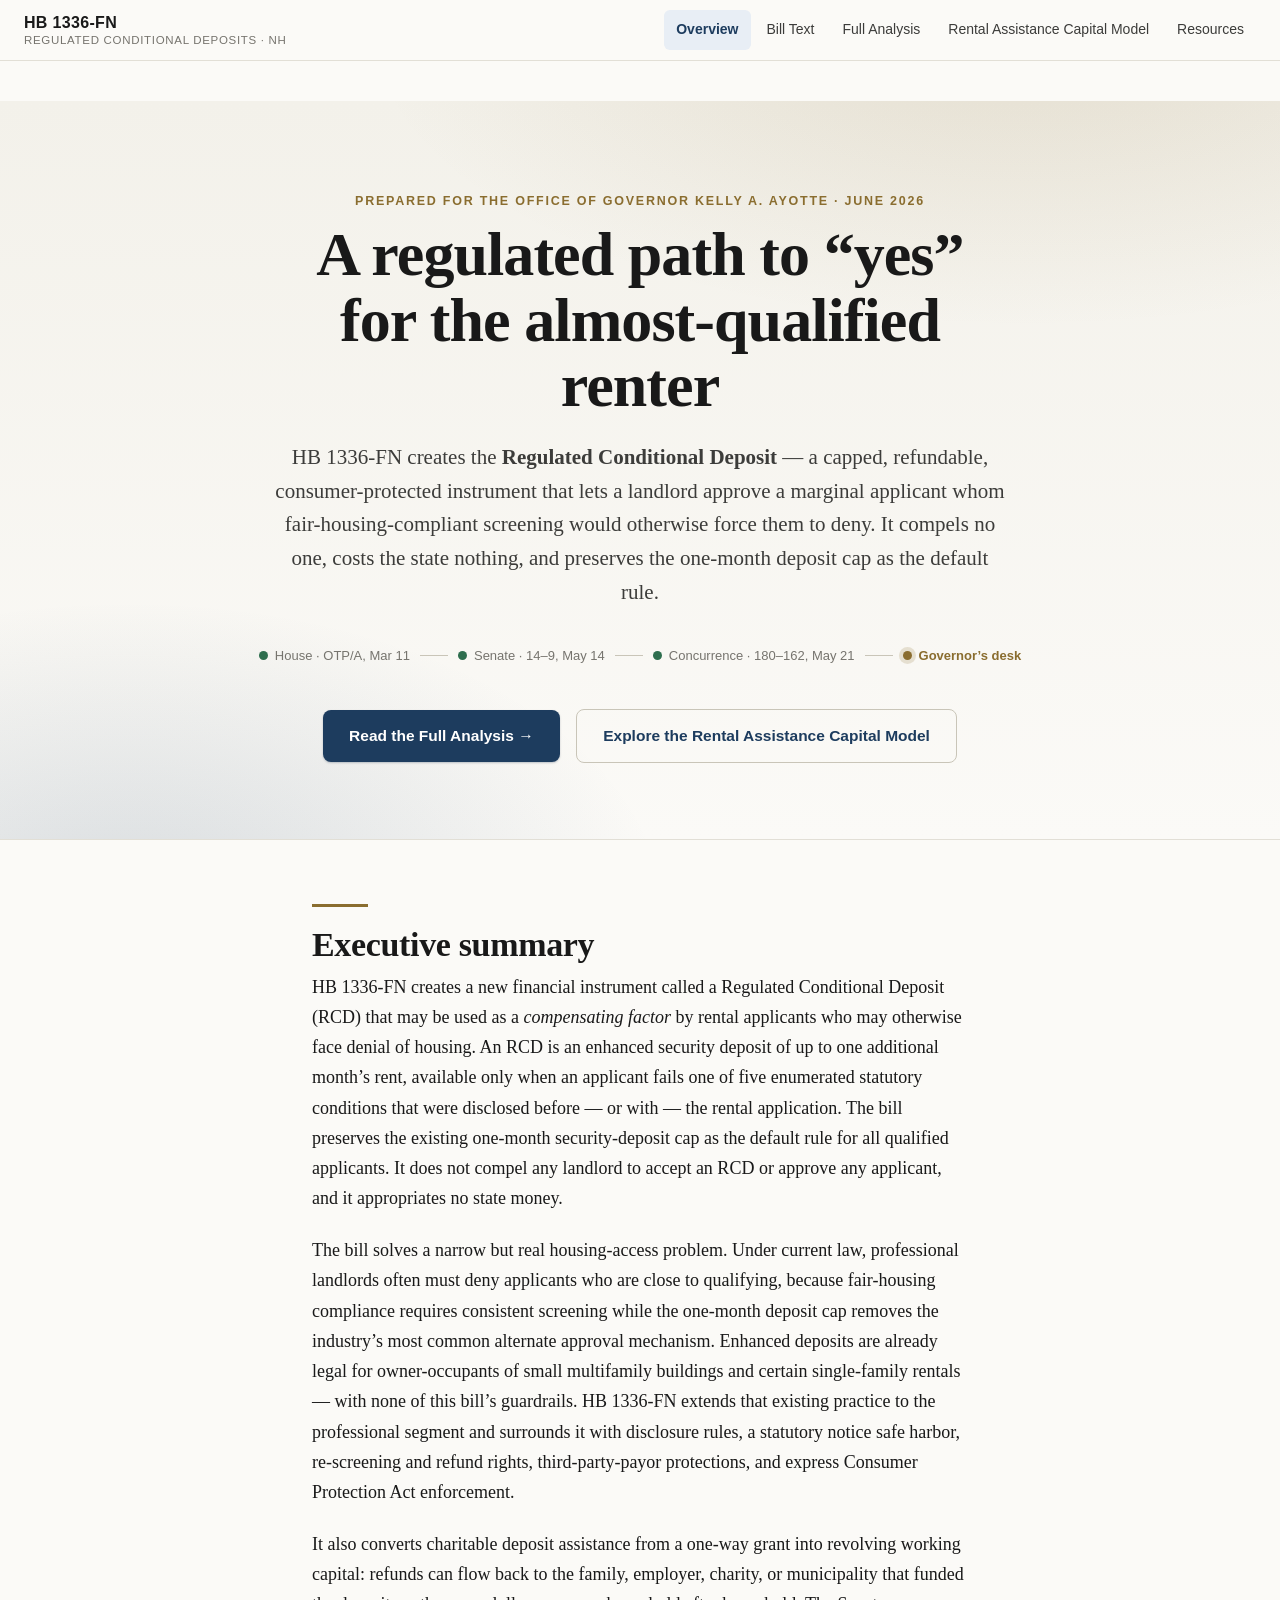
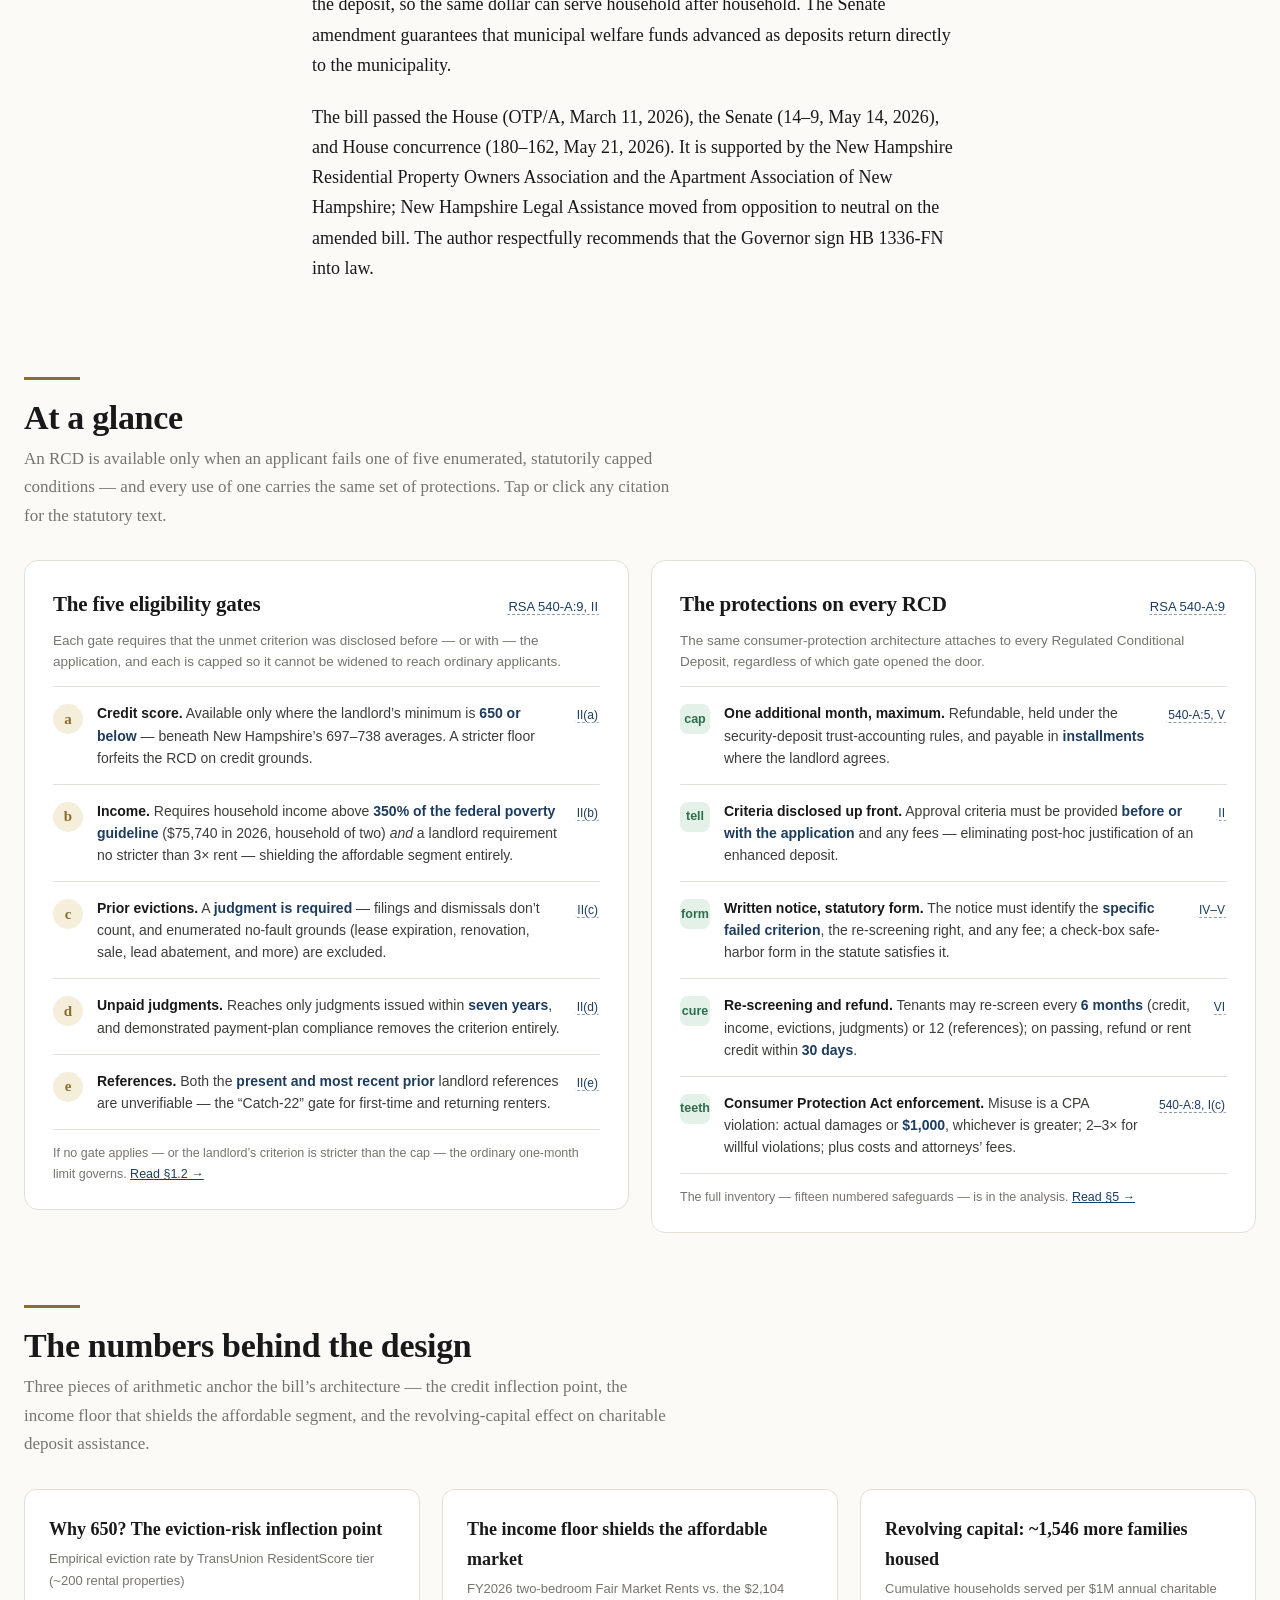
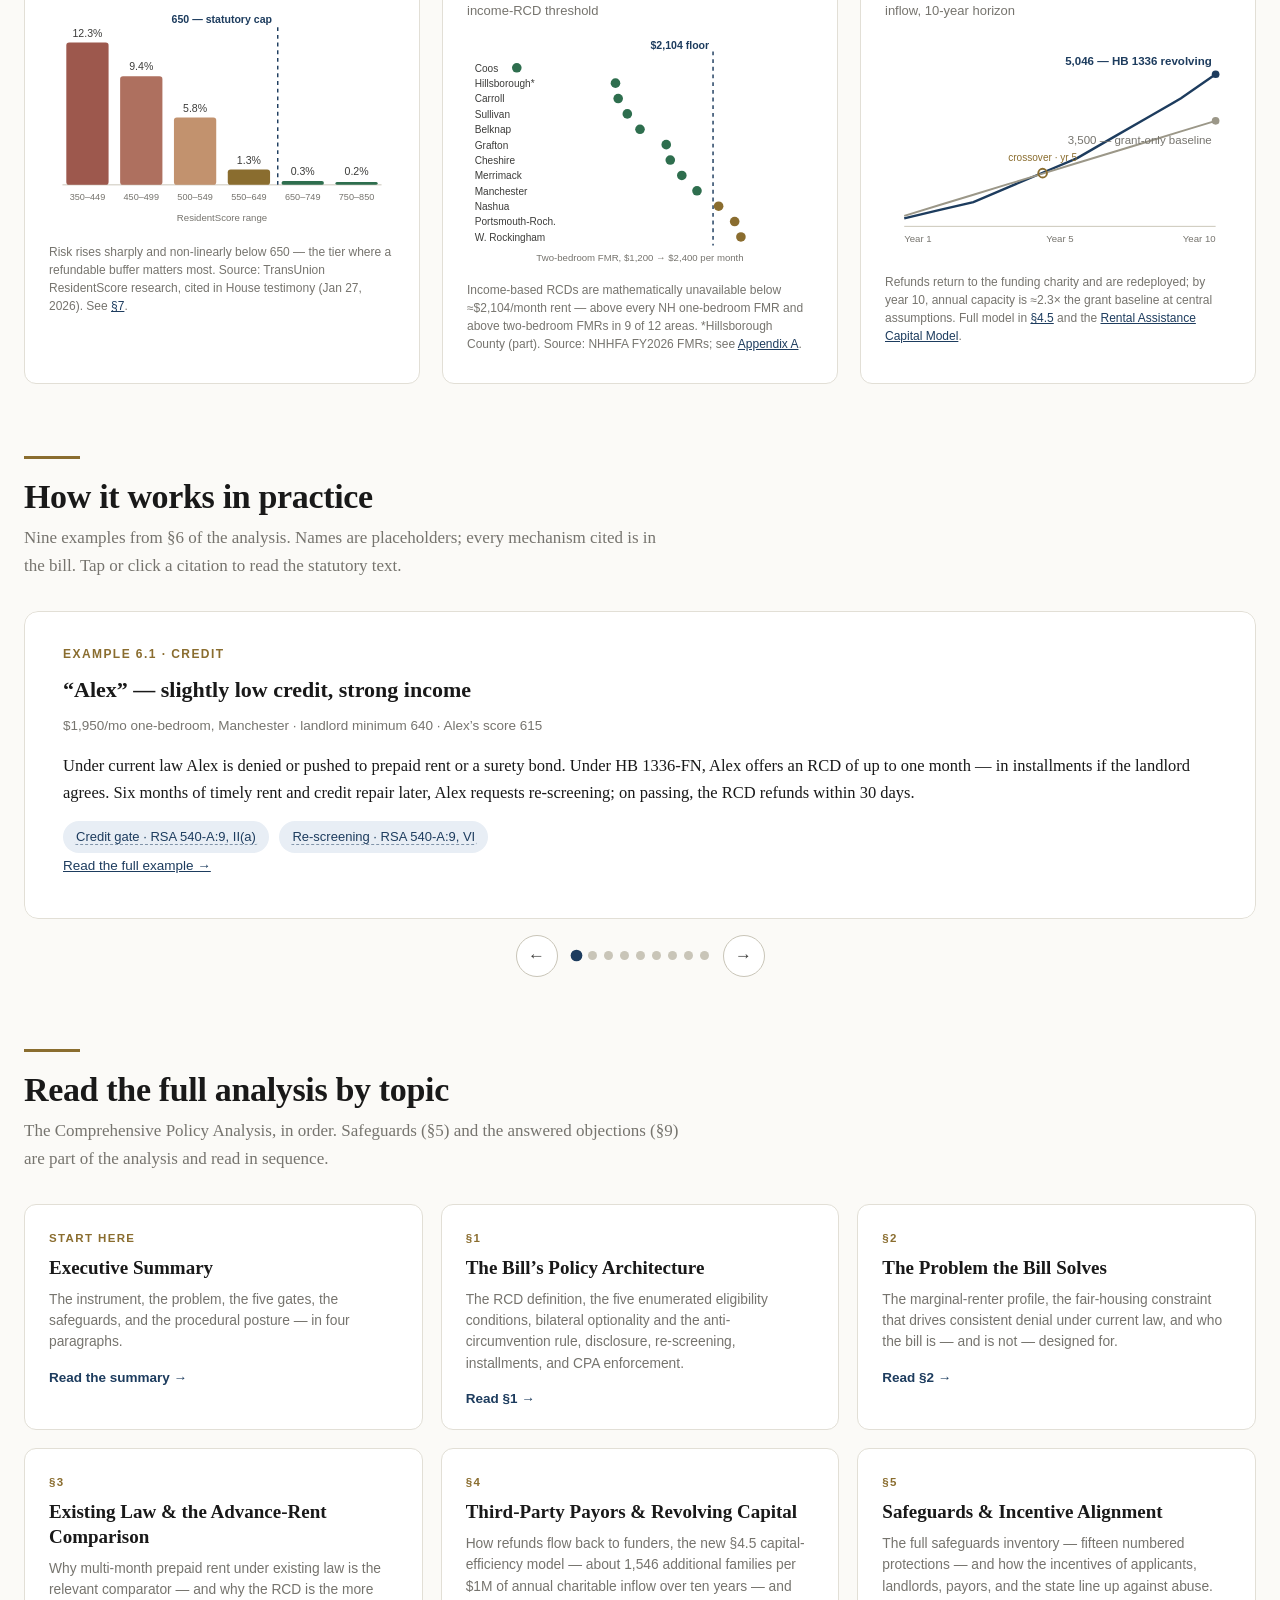
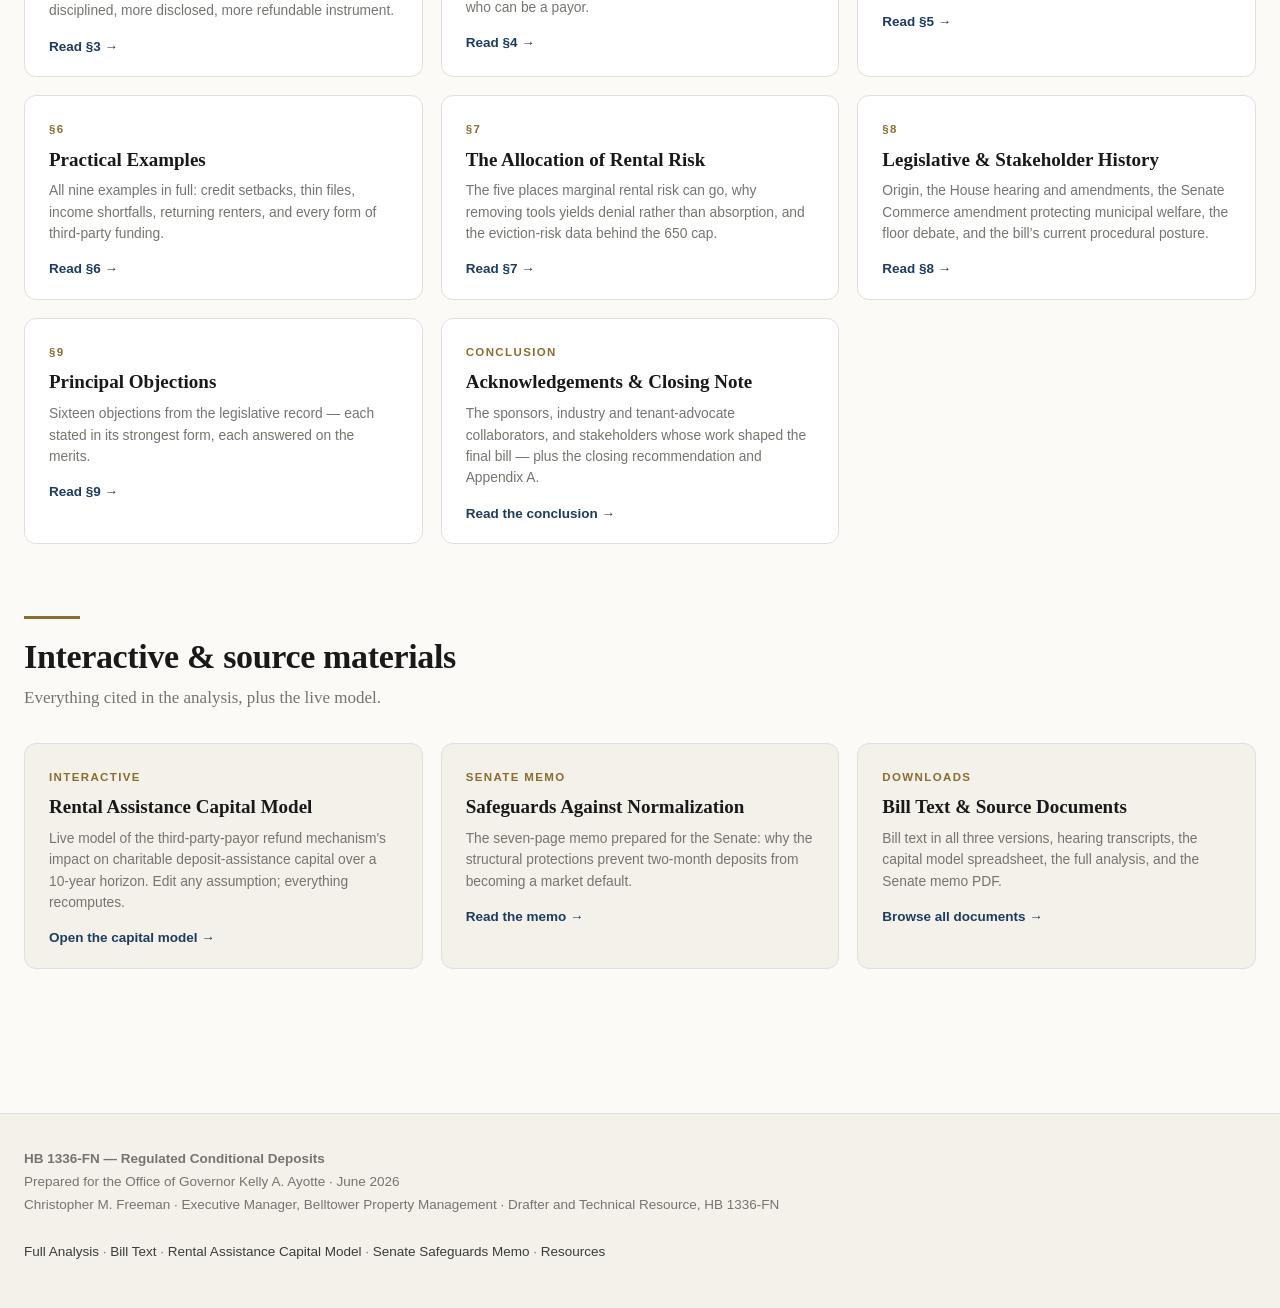
==== index.html @ e193fce0 "Baseline: HB 1336 Governor package and site, repaired and disk-verified - Comprehensive Policy Analy" ====
<!DOCTYPE html>
<html lang="en">
<head>
<meta charset="UTF-8">
<meta name="viewport" content="width=device-width, initial-scale=1.0">
<title>HB 1336-FN — Regulated Conditional Deposits</title>
<meta name="description" content="Comprehensive policy analysis of New Hampshire HB 1336-FN — Regulated Conditional Deposits — prepared for the Office of the Governor.">
<link rel="stylesheet" href="css/styles.css">
</head>
<body>

<header class="site-header">
  <div class="site-header-inner">
    <a class="site-title" href="index.html">
      HB 1336-FN
      <span class="sub">Regulated Conditional Deposits · NH</span>
    </a>
    <nav class="site-nav">
      <a href="index.html">Overview</a>
      <a href="billtext.html">Bill Text</a>
      <a href="analysis.html">Full Analysis</a>
      <a href="calculator.html">Rental Assistance Capital Model</a>
      <a href="downloads.html">Resources</a>
    </nav>
  </div>
</header>

<main class="page">

<!-- ================= HERO ================= -->
<section class="hero">
  <p class="kicker reveal in">Prepared for the Office of Governor Kelly A. Ayotte · June 2026</p>
  <h1 class="reveal in reveal-d1">A regulated path to “yes” for the almost-qualified renter</h1>
  <p class="deck reveal in reveal-d2">
    HB 1336-FN creates the <strong>Regulated Conditional Deposit</strong> — a capped, refundable,
    consumer-protected instrument that lets a landlord approve a marginal applicant
    whom fair-housing-compliant screening would otherwise force them to deny.
    It compels no one, costs the state nothing, and preserves the one-month deposit cap as the default rule.
  </p>
  <div class="hero-status reveal in reveal-d3" aria-label="Bill status">
    <span class="step"><span class="dot"></span>House · OTP/A, Mar 11</span><span class="sep"></span>
    <span class="step"><span class="dot"></span>Senate · 14–9, May 14</span><span class="sep"></span>
    <span class="step"><span class="dot"></span>Concurrence · 180–162, May 21</span><span class="sep"></span>
    <span class="step pending"><span class="dot"></span>Governor’s desk</span>
  </div>
  <div class="reveal in reveal-d4">
    <a class="cta" href="analysis.html">Read the Full Analysis →</a>
    <a class="cta secondary" href="calculator.html">Explore the Rental Assistance Capital Model</a>
  </div>
</section>

<!-- ================= EXECUTIVE SUMMARY ================= -->
<section class="overview-section">
  <div class="exec-summary">
    <hr class="rule reveal">
    <h2 class="section-title reveal">Executive summary</h2>
    <p class="reveal">
      HB 1336-FN creates a new financial instrument called a Regulated Conditional Deposit (RCD) that may be
      used as a <em>compensating factor</em> by rental applicants who may otherwise face denial of housing.
      An RCD is an enhanced security deposit of up to one additional month’s rent, available only when an
      applicant fails one of five enumerated statutory conditions that were disclosed before — or with — the
      rental application. The bill preserves the existing one-month security-deposit cap as the default rule
      for all qualified applicants. It does not compel any landlord to accept an RCD or approve any applicant,
      and it appropriates no state money.
    </p>
    <p class="reveal">
      The bill solves a narrow but real housing-access problem. Under current law, professional landlords
      often must deny applicants who are close to qualifying, because fair-housing compliance requires
      consistent screening while the one-month deposit cap removes the industry’s most common alternate
      approval mechanism. Enhanced deposits are already legal for owner-occupants of small multifamily
      buildings and certain single-family rentals — with none of this bill’s guardrails. HB 1336-FN extends
      that existing practice to the professional segment and surrounds it with disclosure rules, a statutory
      notice safe harbor, re-screening and refund rights, third-party-payor protections, and express
      Consumer Protection Act enforcement.
    </p>
    <p class="reveal">
      It also converts charitable deposit assistance from a one-way grant into revolving working capital:
      refunds can flow back to the family, employer, charity, or municipality that funded the deposit, so the
      same dollar can serve household after household. The Senate amendment guarantees that municipal welfare
      funds advanced as deposits return directly to the municipality.
    </p>
    <p class="reveal">
      The bill passed the House (OTP/A, March 11, 2026), the Senate (14–9, May 14, 2026), and House concurrence
      (180–162, May 21, 2026). It is supported by the New Hampshire Residential Property Owners Association and
      the Apartment Association of New Hampshire; New Hampshire Legal Assistance moved from opposition to
      neutral on the amended bill. The author respectfully recommends that the Governor sign HB 1336-FN into law.
    </p>
  </div>
</section>

<!-- ================= AT A GLANCE ================= -->
<section class="overview-section">
  <hr class="rule reveal">
  <h2 class="section-title reveal">At a glance</h2>
  <p class="section-lede reveal">An RCD is available only when an applicant fails one of five enumerated, statutorily capped conditions — and every use of one carries the same set of protections. Tap or click any citation for the statutory text.</p>

  <div class="glance-grid">

    <div class="glance-panel reveal">
      <div class="glance-head">
        <h3>The five eligibility gates</h3>
        <span class="glance-cite"><a class="cite" data-statute="540-A:9" data-para="II" href="#">RSA 540-A:9, II</a></span>
      </div>
      <p class="glance-intro">Each gate requires that the unmet criterion was disclosed before — or with — the application, and each is capped so it cannot be widened to reach ordinary applicants.</p>
      <ul class="glance-rows">
        <li>
          <span class="g-badge">a</span>
          <div class="g-text"><strong>Credit score.</strong> Available only where the landlord’s minimum is <span class="g-key">650 or below</span> — beneath New Hampshire’s 697–738 averages. A stricter floor forfeits the RCD on credit grounds.</div>
          <span class="g-ref"><a class="cite" data-statute="540-A:9" data-para="II(a)" href="#">II(a)</a></span>
        </li>
        <li>
          <span class="g-badge">b</span>
          <div class="g-text"><strong>Income.</strong> Requires household income above <span class="g-key">350% of the federal poverty guideline</span> ($75,740 in 2026, household of two) <em>and</em> a landlord requirement no stricter than 3× rent — shielding the affordable segment entirely.</div>
          <span class="g-ref"><a class="cite" data-statute="540-A:9" data-para="II(b)" href="#">II(b)</a></span>
        </li>
        <li>
          <span class="g-badge">c</span>
          <div class="g-text"><strong>Prior evictions.</strong> A <span class="g-key">judgment is required</span> — filings and dismissals don’t count, and enumerated no-fault grounds (lease expiration, renovation, sale, lead abatement, and more) are excluded.</div>
          <span class="g-ref"><a class="cite" data-statute="540-A:9" data-para="II(c)" href="#">II(c)</a></span>
        </li>
        <li>
          <span class="g-badge">d</span>
          <div class="g-text"><strong>Unpaid judgments.</strong> Reaches only judgments issued within <span class="g-key">seven years</span>, and demonstrated payment-plan compliance removes the criterion entirely.</div>
          <span class="g-ref"><a class="cite" data-statute="540-A:9" data-para="II(d)" href="#">II(d)</a></span>
        </li>
        <li>
          <span class="g-badge">e</span>
          <div class="g-text"><strong>References.</strong> Both the <span class="g-key">present and most recent prior</span> landlord references are unverifiable — the “Catch-22” gate for first-time and returning renters.</div>
          <span class="g-ref"><a class="cite" data-statute="540-A:9" data-para="II(e)" href="#">II(e)</a></span>
        </li>
      </ul>
      <div class="glance-foot">If no gate applies — or the landlord’s criterion is stricter than the cap — the ordinary one-month limit governs. <a href="analysis.html#sec-1-2">Read §1.2 →</a></div>
    </div>

    <div class="glance-panel protections reveal reveal-d1">
      <div class="glance-head">
        <h3>The protections on every RCD</h3>
        <span class="glance-cite"><a class="cite" data-statute="540-A:9" data-para="" href="#">RSA 540-A:9</a></span>
      </div>
      <p class="glance-intro">The same consumer-protection architecture attaches to every Regulated Conditional Deposit, regardless of which gate opened the door.</p>
      <ul class="glance-rows">
        <li>
          <span class="g-badge">cap</span>
          <div class="g-text"><strong>One additional month, maximum.</strong> Refundable, held under the security-deposit trust-accounting rules, and payable in <span class="g-key">installments</span> where the landlord agrees.</div>
          <span class="g-ref"><a class="cite" data-statute="540-A:5" data-para="V" href="#">540-A:5, V</a></span>
        </li>
        <li>
          <span class="g-badge">tell</span>
          <div class="g-text"><strong>Criteria disclosed up front.</strong> Approval criteria must be provided <span class="g-key">before or with the application</span> and any fees — eliminating post-hoc justification of an enhanced deposit.</div>
          <span class="g-ref"><a class="cite" data-statute="540-A:9" data-para="II" href="#">II</a></span>
        </li>
        <li>
          <span class="g-badge">form</span>
          <div class="g-text"><strong>Written notice, statutory form.</strong> The notice must identify the <span class="g-key">specific failed criterion</span>, the re-screening right, and any fee; a check-box safe-harbor form in the statute satisfies it.</div>
          <span class="g-ref"><a class="cite" data-statute="540-A:9" data-para="IV" href="#">IV–V</a></span>
        </li>
        <li>
          <span class="g-badge">cure</span>
          <div class="g-text"><strong>Re-screening and refund.</strong> Tenants may re-screen every <span class="g-key">6 months</span> (credit, income, evictions, judgments) or 12 (references); on passing, refund or rent credit within <span class="g-key">30 days</span>.</div>
          <span class="g-ref"><a class="cite" data-statute="540-A:9" data-para="VI" href="#">VI</a></span>
        </li>
        <li>
          <span class="g-badge">teeth</span>
          <div class="g-text"><strong>Consumer Protection Act enforcement.</strong> Misuse is a CPA violation: actual damages or <span class="g-key">$1,000</span>, whichever is greater; 2–3× for willful violations; plus costs and attorneys’ fees.</div>
          <span class="g-ref"><a class="cite" data-statute="540-A:8" data-para="I(c)" href="#">540-A:8, I(c)</a></span>
        </li>
      </ul>
      <div class="glance-foot">The full inventory — fifteen numbered safeguards — is in the analysis. <a href="analysis.html#sec-5">Read §5 →</a></div>
    </div>

  </div>
</section>

<!-- ================= INFOGRAPHICS ================= -->
<section class="overview-section">
  <hr class="rule reveal">
  <h2 class="section-title reveal">The numbers behind the design</h2>
  <p class="section-lede reveal">Three pieces of arithmetic anchor the bill’s architecture — the credit inflection point, the income floor that shields the affordable segment, and the revolving-capital effect on charitable deposit assistance.</p>

  <div class="infographics">

    <!-- Chart 1: eviction risk by credit tier -->
    <div class="figure-card reveal">
      <h3>Why 650? The eviction-risk inflection point</h3>
      <p class="fig-sub">Empirical eviction rate by TransUnion ResidentScore tier (~200 rental properties)</p>
      <svg class="bar-anim" viewBox="0 0 360 232" role="img" aria-label="Bar chart of eviction rate by credit score tier, showing a sharp drop at 650">
        <line x1="14" y1="184" x2="346" y2="184" stroke="#c9c5b8" stroke-width="1"/>
        <rect class="bar" x="18"  y="36"  width="44" height="148" rx="3" fill="#8c3b2e" opacity=".85"/>
        <rect class="bar" x="74"  y="71"  width="44" height="113" rx="3" fill="#a05844" opacity=".85"/>
        <rect class="bar" x="130" y="114" width="44" height="70"  rx="3" fill="#b87f55" opacity=".85"/>
        <rect class="bar" x="186" y="168" width="44" height="16"  rx="3" fill="#8a6d2f"/>
        <rect class="bar" x="242" y="180" width="44" height="4"   rx="2" fill="#2e6e4e"/>
        <rect class="bar" x="298" y="181" width="44" height="3"   rx="2" fill="#2e6e4e"/>
        <line x1="238" y1="20" x2="238" y2="184" stroke="#1d3c5e" stroke-width="1.5" stroke-dasharray="4 4"/>
        <text x="232" y="16" font-size="11" font-weight="700" fill="#1d3c5e" text-anchor="end" font-family="sans-serif">650 — statutory cap</text>
        <text x="40"  y="30"  font-size="11" text-anchor="middle" fill="#3c3c3a" font-family="sans-serif">12.3%</text>
        <text x="96"  y="65"  font-size="11" text-anchor="middle" fill="#3c3c3a" font-family="sans-serif">9.4%</text>
        <text x="152" y="108" font-size="11" text-anchor="middle" fill="#3c3c3a" font-family="sans-serif">5.8%</text>
        <text x="208" y="162" font-size="11" text-anchor="middle" fill="#3c3c3a" font-family="sans-serif">1.3%</text>
        <text x="264" y="174" font-size="11" text-anchor="middle" fill="#3c3c3a" font-family="sans-serif">0.3%</text>
        <text x="320" y="174" font-size="11" text-anchor="middle" fill="#3c3c3a" font-family="sans-serif">0.2%</text>
        <text x="40"  y="200" font-size="9.5" text-anchor="middle" fill="#76746e" font-family="sans-serif">350–449</text>
        <text x="96"  y="200" font-size="9.5" text-anchor="middle" fill="#76746e" font-family="sans-serif">450–499</text>
        <text x="152" y="200" font-size="9.5" text-anchor="middle" fill="#76746e" font-family="sans-serif">500–549</text>
        <text x="208" y="200" font-size="9.5" text-anchor="middle" fill="#76746e" font-family="sans-serif">550–649</text>
        <text x="264" y="200" font-size="9.5" text-anchor="middle" fill="#76746e" font-family="sans-serif">650–749</text>
        <text x="320" y="200" font-size="9.5" text-anchor="middle" fill="#76746e" font-family="sans-serif">750–850</text>
        <text x="180" y="222" font-size="10" text-anchor="middle" fill="#76746e" font-family="sans-serif">ResidentScore range</text>
      </svg>
      <p class="fig-note">Risk rises sharply and non-linearly below 650 — the tier where a refundable buffer matters most. Source: TransUnion ResidentScore research, cited in House testimony (Jan 27, 2026). See <a href="analysis.html#sec-7">§7</a>.</p>
    </div>

    <!-- Chart 2: income floor dot plot -->
    <div class="figure-card reveal reveal-d1">
      <h3>The income floor shields the affordable market</h3>
      <p class="fig-sub">FY2026 two-bedroom Fair Market Rents vs. the $2,104 income-RCD threshold</p>
      <svg viewBox="0 0 360 240" role="img" aria-label="Dot plot of New Hampshire two-bedroom fair market rents against the $2,104 threshold; nine of twelve areas fall below it">
        <line x1="256" y1="14" x2="256" y2="216" stroke="#1d3c5e" stroke-width="1.5" stroke-dasharray="4 4"/>
        <text x="252" y="11" font-size="11" font-weight="700" fill="#1d3c5e" text-anchor="end" font-family="sans-serif">$2,104 floor</text>
        <g font-size="10.5" fill="#3c3c3a" font-family="sans-serif">
          <text x="8" y="35"  >Coos</text>           <circle cx="51.8"  cy="31"  r="5" fill="#2e6e4e"/>
          <text x="8" y="51"  >Hillsborough*</text>  <circle cx="154.5" cy="47"  r="5" fill="#2e6e4e"/>
          <text x="8" y="67"  >Carroll</text>        <circle cx="157.3" cy="63"  r="5" fill="#2e6e4e"/>
          <text x="8" y="83"  >Sullivan</text>       <circle cx="166.8" cy="79"  r="5" fill="#2e6e4e"/>
          <text x="8" y="99"  >Belknap</text>        <circle cx="180"   cy="95"  r="5" fill="#2e6e4e"/>
          <text x="8" y="115" >Grafton</text>        <circle cx="207.3" cy="111" r="5" fill="#2e6e4e"/>
          <text x="8" y="131" >Cheshire</text>       <circle cx="211.5" cy="127" r="5" fill="#2e6e4e"/>
          <text x="8" y="147" >Merrimack</text>      <circle cx="223.5" cy="143" r="5" fill="#2e6e4e"/>
          <text x="8" y="163" >Manchester</text>     <circle cx="239.3" cy="159" r="5" fill="#2e6e4e"/>
          <text x="8" y="179" >Nashua</text>         <circle cx="261.8" cy="175" r="5" fill="#8a6d2f"/>
          <text x="8" y="195" >Portsmouth-Roch.</text><circle cx="278.5" cy="191" r="5" fill="#8a6d2f"/>
          <text x="8" y="211" >W. Rockingham</text>  <circle cx="285"   cy="207" r="5" fill="#8a6d2f"/>
        </g>
        <text x="180" y="232" font-size="10" text-anchor="middle" fill="#76746e" font-family="sans-serif">Two-bedroom FMR, $1,200 → $2,400 per month</text>
      </svg>
      <p class="fig-note">Income-based RCDs are mathematically unavailable below ≈$2,104/month rent — above every NH one-bedroom FMR and above two-bedroom FMRs in 9 of 12 areas. *Hillsborough County (part). Source: NHHFA FY2026 FMRs; see <a href="analysis.html#sec-appendix-a">Appendix A</a>.</p>
    </div>

    <!-- Chart 3: revolving capital -->
    <div class="figure-card reveal reveal-d2">
      <h3>Revolving capital: ~1,546 more families housed</h3>
      <p class="fig-sub">Cumulative households served per $1M annual charitable inflow, 10-year horizon</p>
      <svg class="line-anim" viewBox="0 0 360 232" role="img" aria-label="Line chart comparing cumulative households served: revolving capital under HB 1336 versus a grant-only baseline">
        <line x1="20" y1="196" x2="344" y2="196" stroke="#c9c5b8" stroke-width="1"/>
        <path class="trace" d="M20,187.6 L56,179.1 L92,170.7 L128,155.4 L164,140.2 L200,125 L236,104.2 L272,83.5 L308,62.8 L344,37.7" fill="none" stroke="#1d3c5e" stroke-width="2.5"/>
        <path class="trace" d="M20,185 L56,174 L92,163.1 L128,152.1 L164,141.1 L200,130.1 L236,119.1 L272,108.2 L308,97.2 L344,86.2" fill="none" stroke="#9b9788" stroke-width="2" stroke-dasharray="5 5"/>
        <circle cx="344" cy="37.7" r="4" fill="#1d3c5e"/>
        <circle cx="344" cy="86.2" r="4" fill="#9b9788"/>
        <text x="340" y="28" font-size="12" font-weight="700" fill="#1d3c5e" text-anchor="end" font-family="sans-serif">5,046 — HB 1336 revolving</text>
        <text x="340" y="110" font-size="12" fill="#76746e" text-anchor="end" font-family="sans-serif">3,500 — grant-only baseline</text>
        <circle cx="164" cy="140.6" r="4.5" fill="none" stroke="#8a6d2f" stroke-width="2"/>
        <text x="164" y="128" font-size="10.5" fill="#8a6d2f" text-anchor="middle" font-family="sans-serif">crossover · yr 5</text>
        <text x="20"  y="212" font-size="10" fill="#76746e" font-family="sans-serif">Year 1</text>
        <text x="182" y="212" font-size="10" fill="#76746e" text-anchor="middle" font-family="sans-serif">Year 5</text>
        <text x="344" y="212" font-size="10" fill="#76746e" text-anchor="end" font-family="sans-serif">Year 10</text>
      </svg>
      <p class="fig-note">Refunds return to the funding charity and are redeployed; by year 10, annual capacity is ≈2.3× the grant baseline at central assumptions. Full model in <a href="analysis.html#sec-4-5">§4.5</a> and the <a href="calculator.html">Rental Assistance Capital Model</a>.</p>
    </div>

  </div>
</section>

<!-- ================= EXAMPLES CAROUSEL ================= -->
<section class="overview-section">
  <hr class="rule reveal">
  <h2 class="section-title reveal">How it works in practice</h2>
  <p class="section-lede reveal">Nine examples from §6 of the analysis. Names are placeholders; every mechanism cited is in the bill. Tap or click a citation to read the statutory text.</p>

  <div class="carousel reveal" aria-roledescription="carousel" aria-label="Practical examples">
    <div class="carousel-viewport">
      <div class="carousel-track">

        <div class="carousel-slide">
          <div class="eyebrow">Example 6.1 · Credit</div>
          <h3>“Alex” — slightly low credit, strong income</h3>
          <p class="tagline">$1,950/mo one-bedroom, Manchester · landlord minimum 640 · Alex’s score 615</p>
          <p>Under current law Alex is denied or pushed to prepaid rent or a surety bond. Under HB 1336-FN, Alex offers an RCD of up to one month — in installments if the landlord agrees. Six months of timely rent and credit repair later, Alex requests re-screening; on passing, the RCD refunds within 30 days.</p>
          <span class="mech"><a class="cite" data-statute="540-A:9" data-para="II(a)" href="#">Credit gate · RSA 540-A:9, II(a)</a></span>
          <span class="mech"><a class="cite" data-statute="540-A:9" data-para="VI" href="#">Re-screening · RSA 540-A:9, VI</a></span>
          <p class="more"><a href="analysis.html#sec-6-1">Read the full example →</a></p>
        </div>

        <div class="carousel-slide">
          <div class="eyebrow">Example 6.2 · References</div>
          <h3>“Brianna” — first-time renter, thin file</h3>
          <p class="tagline">$1,750/mo one-bedroom, Portsmouth · no score, no rental history · parent willing to help</p>
          <p>Brianna qualifies on the missing-references criterion. Her parent funds the RCD as a third-party payor, with written instructions that the refund returns to the parent. After twelve months of timely payment, the reference she lacked now exists — and the deposit flows back to her family.</p>
          <span class="mech"><a class="cite" data-statute="540-A:9" data-para="II(e)" href="#">References · RSA 540-A:9, II(e)</a></span>
          <span class="mech"><a class="cite" data-statute="540-A:7" data-para="I(b)" href="#">Third-party payor · RSA 540-A:7, I(b)</a></span>
          <p class="more"><a href="analysis.html#sec-6-2">Read the full example →</a></p>
        </div>

        <div class="carousel-slide">
          <div class="eyebrow">Example 6.3 · Income</div>
          <h3>“Carlos” — income just below the ratio</h3>
          <p class="tagline">$2,200/mo two-bedroom, Concord · needs $6,600/mo at 3× rent · earns $6,583</p>
          <p>Seventeen dollars a month short of the threshold, Carlos would simply be denied today. With his income above the 350% federal-poverty floor, he may offer an RCD on the income criterion — and recover it through re-screening when his income rises.</p>
          <span class="mech"><a class="cite" data-statute="540-A:9" data-para="II(b)" href="#">Income gate · RSA 540-A:9, II(b)</a></span>
          <p class="more"><a href="analysis.html#sec-6-3">Read the full example →</a></p>
        </div>

        <div class="carousel-slide">
          <div class="eyebrow">Example 6.4 · Returning renter</div>
          <h3>“Dana” — back to renting after homeownership</h3>
          <p class="tagline">$1,650/mo studio, Keene · sold her home 8 years ago · no recent landlord references</p>
          <p>Strong credit, comfortable income, no eviction history — and no way to verify references. The missing-references criterion gives Dana a path; after a year of timely payment, her new landlord is her reference and the RCD is refundable on request.</p>
          <span class="mech"><a class="cite" data-statute="540-A:9" data-para="II(e)" href="#">References · RSA 540-A:9, II(e)</a></span>
          <p class="more"><a href="analysis.html#sec-6-4">Read the full example →</a></p>
        </div>

        <div class="carousel-slide">
          <div class="eyebrow">Example 6.5 · Employer</div>
          <h3>“Eric” — relocating for a manufacturing job</h3>
          <p class="tagline">$1,800 RCD funded by his employer’s workforce-housing pool</p>
          <p>The employer funds new hires’ RCDs as a recyclable pool: refunds return after re-screening or move-out and fund the next hire. Eric pays first month, his deposit, and a small share; the pool covers the balance.</p>
          <span class="mech"><a class="cite" data-statute="540-A:7" data-para="I(b)" href="#">Third-party payor · RSA 540-A:7, I(b)</a></span>
          <p class="more"><a href="analysis.html#sec-6-5">Read the full example →</a></p>
        </div>

        <div class="carousel-slide">
          <div class="eyebrow">Example 6.6 · Charity</div>
          <h3>“Catherine” — exiting transitional housing</h3>
          <p class="tagline">Faith-based deposit-assistance fund, operating as revolving capital</p>
          <p>Under current law every grant permanently depletes the fund. Under HB 1336-FN the program funds Catherine’s RCD with written instructions that the refund return to the fund — capital that goes on to serve the next family.</p>
          <span class="mech"><a class="cite" data-statute="540-A:7" data-para="I(b)" href="#">Revolving refunds · RSA 540-A:7, I(b)</a></span>
          <p class="more"><a href="analysis.html#sec-6-6">Read the full example →</a></p>
        </div>

        <div class="carousel-slide">
          <div class="eyebrow">Example 6.7 · Municipality</div>
          <h3>“Grace” — assisted by town welfare</h3>
          <p class="tagline">Municipal welfare funds the standard deposit; Grace funds her own RCD in installments</p>
          <p>Under the Senate amendment, when the tenancy ends the refundable municipal deposit returns directly to the town — preserving the welfare budget — while Grace’s RCD returns to Grace.</p>
          <span class="mech"><a class="cite" data-statute="540-A:7" data-para="I(b)" href="#">Municipal safeguard · RSA 540-A:7, I(b)</a></span>
          <span class="mech"><a class="cite" data-statute="165" data-para="I" href="#">Municipal welfare · RSA 165</a></span>
          <p class="more"><a href="analysis.html#sec-6-7">Read the full example →</a></p>
        </div>

        <div class="carousel-slide">
          <div class="eyebrow">Example 6.8 · The off-ramp</div>
          <h3>“Henry” — cures his criterion, gets refunded</h3>
          <p class="tagline">Entered at 605 against a 630 minimum · twelve months later his score is 660</p>
          <p>Henry requests re-screening at his own expense (at cost, disclosed up front). The landlord verifies he now meets the standard criterion and must refund or credit the RCD within 30 days. Henry finishes the lease as a standard one-month-deposit tenant.</p>
          <span class="mech"><a class="cite" data-statute="540-A:9" data-para="VI" href="#">Refund right · RSA 540-A:9, VI</a></span>
          <p class="more"><a href="analysis.html#sec-6-8">Read the full example →</a></p>
        </div>

        <div class="carousel-slide">
          <div class="eyebrow">Example 6.9 · Blended funding</div>
          <h3>“Imani” — savings, an aunt, and a community fund</h3>
          <p class="tagline">Three sources fund one RCD, each with written refund instructions</p>
          <p>The bill’s sequencing rule protects the helpers: move-out deductions come first from Imani’s own funds, only then from third-party money. A clean tenancy returns each contribution to its source, in proportion.</p>
          <span class="mech"><a class="cite" data-statute="540-A:7" data-para="I(b)" href="#">Deduction sequencing · RSA 540-A:7, I(b)</a></span>
          <p class="more"><a href="analysis.html#sec-6-9">Read the full example →</a></p>
        </div>

      </div>
    </div>
    <div class="carousel-controls">
      <button class="carousel-btn" data-prev aria-label="Previous example">←</button>
      <div class="carousel-dots" role="tablist"></div>
      <button class="carousel-btn" data-next aria-label="Next example">→</button>
    </div>
  </div>
</section>

<!-- ================= TOPIC INDEX ================= -->
<section class="overview-section">
  <hr class="rule reveal">
  <h2 class="section-title reveal">Read the full analysis by topic</h2>
  <p class="section-lede reveal">The Comprehensive Policy Analysis, in order. Safeguards (§5) and the answered objections (§9) are part of the analysis and read in sequence.</p>

  <div class="cards">

    <a class="card reveal" href="analysis.html#sec-exec">
      <div class="card-eyebrow">Start here</div>
      <h3>Executive Summary</h3>
      <p>The instrument, the problem, the five gates, the safeguards, and the procedural posture — in four paragraphs.</p>
      <div class="arrow">Read the summary →</div>
    </a>

    <a class="card reveal" href="analysis.html#sec-1">
      <div class="card-eyebrow">§1</div>
      <h3>The Bill’s Policy Architecture</h3>
      <p>The RCD definition, the five enumerated eligibility conditions, bilateral optionality and the anti-circumvention rule, disclosure, re-screening, installments, and CPA enforcement.</p>
      <div class="arrow">Read §1 →</div>
    </a>

    <a class="card reveal" href="analysis.html#sec-2">
      <div class="card-eyebrow">§2</div>
      <h3>The Problem the Bill Solves</h3>
      <p>The marginal-renter profile, the fair-housing constraint that drives consistent denial under current law, and who the bill is — and is not — designed for.</p>
      <div class="arrow">Read §2 →</div>
    </a>

    <a class="card reveal" href="analysis.html#sec-3">
      <div class="card-eyebrow">§3</div>
      <h3>Existing Law &amp; the Advance-Rent Comparison</h3>
      <p>Why multi-month prepaid rent under existing law is the relevant comparator — and why the RCD is the more disciplined, more disclosed, more refundable instrument.</p>
      <div class="arrow">Read §3 →</div>
    </a>

    <a class="card reveal" href="analysis.html#sec-4">
      <div class="card-eyebrow">§4</div>
      <h3>Third-Party Payors &amp; Revolving Capital</h3>
      <p>How refunds flow back to funders, the new §4.5 capital-efficiency model — about 1,546 additional families per $1M of annual charitable inflow over ten years — and who can be a payor.</p>
      <div class="arrow">Read §4 →</div>
    </a>

    <a class="card reveal" href="analysis.html#sec-5">
      <div class="card-eyebrow">§5</div>
      <h3>Safeguards &amp; Incentive Alignment</h3>
      <p>The full safeguards inventory — fifteen numbered protections — and how the incentives of applicants, landlords, payors, and the state line up against abuse.</p>
      <div class="arrow">Read §5 →</div>
    </a>

    <a class="card reveal" href="analysis.html#sec-6">
      <div class="card-eyebrow">§6</div>
      <h3>Practical Examples</h3>
      <p>All nine examples in full: credit setbacks, thin files, income shortfalls, returning renters, and every form of third-party funding.</p>
      <div class="arrow">Read §6 →</div>
    </a>

    <a class="card reveal" href="analysis.html#sec-7">
      <div class="card-eyebrow">§7</div>
      <h3>The Allocation of Rental Risk</h3>
      <p>The five places marginal rental risk can go, why removing tools yields denial rather than absorption, and the eviction-risk data behind the 650 cap.</p>
      <div class="arrow">Read §7 →</div>
    </a>

    <a class="card reveal" href="analysis.html#sec-8">
      <div class="card-eyebrow">§8</div>
      <h3>Legislative &amp; Stakeholder History</h3>
      <p>Origin, the House hearing and amendments, the Senate Commerce amendment protecting municipal welfare, the floor debate, and the bill’s current procedural posture.</p>
      <div class="arrow">Read §8 →</div>
    </a>

    <a class="card reveal" href="analysis.html#sec-9">
      <div class="card-eyebrow">§9</div>
      <h3>Principal Objections</h3>
      <p>Sixteen objections from the legislative record — each stated in its strongest form, each answered on the merits.</p>
      <div class="arrow">Read §9 →</div>
    </a>

    <a class="card reveal" href="analysis.html#sec-ack">
      <div class="card-eyebrow">Conclusion</div>
      <h3>Acknowledgements &amp; Closing Note</h3>
      <p>The sponsors, industry and tenant-advocate collaborators, and stakeholders whose work shaped the final bill — plus the closing recommendation and Appendix A.</p>
      <div class="arrow">Read the conclusion →</div>
    </a>

  </div>
</section>

<!-- ================= RESOURCES ================= -->
<section class="overview-section">
  <hr class="rule reveal">
  <h2 class="section-title reveal">Interactive &amp; source materials</h2>
  <p class="section-lede reveal">Everything cited in the analysis, plus the live model.</p>

  <div class="cards">
    <a class="card resource reveal" href="calculator.html">
      <div class="card-eyebrow">Interactive</div>
      <h3>Rental Assistance Capital Model</h3>
      <p>Live model of the third-party-payor refund mechanism's impact on charitable deposit-assistance capital over a 10-year horizon. Edit any assumption; everything recomputes.</p>
      <div class="arrow">Open the capital model →</div>
    </a>

    <a class="card resource reveal" href="safeguards.html">
      <div class="card-eyebrow">Senate memo</div>
      <h3>Safeguards Against Normalization</h3>
      <p>The seven-page memo prepared for the Senate: why the structural protections prevent two-month deposits from becoming a market default.</p>
      <div class="arrow">Read the memo →</div>
    </a>

    <a class="card resource reveal" href="downloads.html">
      <div class="card-eyebrow">Downloads</div>
      <h3>Bill Text &amp; Source Documents</h3>
      <p>Bill text in all three versions, hearing transcripts, the capital model spreadsheet, the full analysis, and the Senate memo PDF.</p>
      <div class="arrow">Browse all documents →</div>
    </a>
  </div>
</section>

</main>

<footer class="site-footer">
  <div class="site-footer-inner">
    <div>
      <strong>HB 1336-FN — Regulated Conditional Deposits</strong><br>
      Prepared for the Office of Governor Kelly A. Ayotte · June 2026<br>
      Christopher M. Freeman · Executive Manager, Belltower Property Management · Drafter and Technical Resource, HB 1336-FN
    </div>
    <div>
      <a href="analysis.html">Full Analysis</a> ·
      <a href="billtext.html">Bill Text</a> ·
      <a href="calculator.html">Rental Assistance Capital Model</a> ·
      <a href="safeguards.html">Senate Safeguards Memo</a> ·
      <a href="downloads.html">Resources</a>
    </div>
  </div>
</footer>

<script src="js/statutes.js"></script>
<script src="js/app.js"></script>
</body>
</html>
---- css/styles.css ----
/* ==========================================================================
   HB 1336-FN — Site stylesheet (v4, June 2026)
   Editorial, feature-piece design: serif text, generous measure,
   scroll-triggered reveals, sticky section navigation, Statute Reader.
   ========================================================================== */

:root {
  /* Palette */
  --paper: #fbfaf7;
  --paper-deep: #f3f1ea;
  --ink: #191919;
  --ink-soft: #3c3c3a;
  --muted: #76746e;
  --border: #e2dfd6;
  --border-strong: #c9c5b8;
  --primary: #1d3c5e;          /* granite navy */
  --primary-deep: #142c46;
  --primary-soft: #e8eef5;
  --accent: #8a6d2f;           /* statehouse gold, muted */
  --accent-soft: #f4eeda;
  --good: #2e6e4e;
  --good-soft: #e3f1e9;
  --bad: #8c3b2e;
  --bad-soft: #f7e8e4;
  --mark: #fff3c4;
  --hit: #ffe28a;

  /* Back-compat aliases */
  --border-light: #e2dfd6;
  --text: #191919;
  --text-soft: #3c3c3a;

  /* Type */
  --serif: "Georgia", "Iowan Old Style", "Times New Roman", serif;
  --sans: -apple-system, BlinkMacSystemFont, "Segoe UI", Roboto, "Helvetica Neue", Arial, sans-serif;
  --measure: 41rem;

  /* Motion */
  --ease-out: cubic-bezier(.22,.61,.36,1);
}

* { box-sizing: border-box; }
html { scroll-behavior: smooth; scroll-padding-top: 90px; }
body {
  margin: 0;
  background: var(--paper);
  color: var(--ink);
  font-family: var(--serif);
  font-size: 18px;
  line-height: 1.68;
  -webkit-font-smoothing: antialiased;
  text-rendering: optimizeLegibility;
}

a { color: var(--primary); }
a:hover { color: var(--primary-deep); }
img { max-width: 100%; height: auto; }

::selection { background: var(--primary-soft); }

/* --------------------------------------------------------------------------
   Reading progress bar
   -------------------------------------------------------------------------- */
.progress-bar {
  position: fixed; top: 0; left: 0; height: 3px; width: 0;
  background: linear-gradient(90deg, var(--primary), var(--accent));
  z-index: 200; transition: width .1s linear;
}

/* --------------------------------------------------------------------------
   Header / navigation
   -------------------------------------------------------------------------- */
.site-header {
  position: sticky; top: 0; z-index: 100;
  background: rgba(251,250,247,.92);
  backdrop-filter: blur(10px);
  -webkit-backdrop-filter: blur(10px);
  border-bottom: 1px solid var(--border);
}
.site-header-inner {
  max-width: 1380px; margin: 0 auto; padding: 0 24px;
  display: flex; align-items: center; justify-content: space-between;
  min-height: 60px; gap: 16px; flex-wrap: wrap;
}
.site-title {
  font-family: var(--sans); font-weight: 700; font-size: 16px;
  letter-spacing: .02em; color: var(--ink); text-decoration: none;
  display: flex; flex-direction: column; line-height: 1.25; padding: 8px 0;
}
.site-title .sub {
  font-weight: 400; font-size: 11.5px; color: var(--muted);
  letter-spacing: .06em; text-transform: uppercase;
}
.site-nav { display: flex; gap: 4px; font-family: var(--sans); flex-wrap: wrap; }
.site-nav a {
  text-decoration: none; color: var(--ink-soft); font-size: 14px;
  padding: 8px 12px; border-radius: 6px; transition: background .2s, color .2s;
}
.site-nav a:hover { background: var(--paper-deep); color: var(--ink); }
.site-nav a.active { color: var(--primary); font-weight: 600; background: var(--primary-soft); }

/* --------------------------------------------------------------------------
   Generic page scaffolding
   -------------------------------------------------------------------------- */
.page { max-width: 1380px; margin: 0 auto; padding: 40px 24px 96px; }

.page-header { max-width: 52rem; margin: 24px auto 8px; }
.page-header h1 {
  font-size: clamp(32px, 5vw, 46px); line-height: 1.12;
  margin: 0 0 14px; font-weight: 700; letter-spacing: -.01em;
}
.page-header .subtitle { color: var(--muted); font-size: 17px; margin: 0 0 8px; }

.kicker {
  font-family: var(--sans); font-size: 12.5px; font-weight: 700;
  letter-spacing: .14em; text-transform: uppercase; color: var(--accent);
  margin: 0 0 10px;
}

/* --------------------------------------------------------------------------
   Scroll-reveal animation
   -------------------------------------------------------------------------- */
.reveal { opacity: 0; transform: translateY(26px); transition: opacity .8s var(--ease-out), transform .8s var(--ease-out); }
.reveal.in { opacity: 1; transform: none; }
.reveal-d1 { transition-delay: .08s; }
.reveal-d2 { transition-delay: .16s; }
.reveal-d3 { transition-delay: .24s; }
.reveal-d4 { transition-delay: .32s; }

@media (prefers-reduced-motion: reduce) {
  html { scroll-behavior: auto; }
  .reveal { opacity: 1; transform: none; transition: none; }
  * { animation: none !important; }
}

/* --------------------------------------------------------------------------
   Overview — hero
   -------------------------------------------------------------------------- */
.hero {
  position: relative;
  margin: 0 -24px;
  padding: clamp(56px, 10vh, 120px) 24px clamp(48px, 8vh, 100px);
  background:
    radial-gradient(1100px 500px at 80% -10%, rgba(138,109,47,.14), transparent 60%),
    radial-gradient(900px 520px at 10% 110%, rgba(29,60,94,.16), transparent 60%),
    linear-gradient(180deg, var(--paper-deep), var(--paper));
  border-bottom: 1px solid var(--border);
  text-align: center;
}
.hero h1 {
  font-size: clamp(34px, 6vw, 62px); line-height: 1.06; letter-spacing: -.015em;
  margin: 0 auto 22px; max-width: 21ch; font-weight: 700;
}
.hero .deck {
  max-width: 46rem; margin: 0 auto 30px; font-size: clamp(17px, 2.2vw, 21px);
  line-height: 1.6; color: var(--ink-soft);
}
.hero-status {
  display: inline-flex; flex-wrap: wrap; justify-content: center; gap: 2px 0;
  font-family: var(--sans); font-size: 13px; color: var(--muted);
  margin: 0 0 34px; align-items: center;
}
.hero-status .step { display: inline-flex; align-items: center; gap: 7px; padding: 4px 2px; }
.hero-status .dot {
  width: 9px; height: 9px; border-radius: 50%;
  background: var(--good); flex: none;
}
.hero-status .step.pending .dot { background: var(--accent); box-shadow: 0 0 0 4px rgba(138,109,47,.18); }
.hero-status .step.pending { color: var(--accent); font-weight: 700; }
.hero-status .sep { width: 28px; height: 1px; background: var(--border-strong); margin: 0 8px; }

.cta {
  display: inline-block; font-family: var(--sans); font-size: 15.5px; font-weight: 600;
  text-decoration: none; padding: 13px 26px; border-radius: 8px;
  background: var(--primary); color: #fff; margin: 4px 6px;
  transition: transform .2s var(--ease-out), box-shadow .2s, background .2s;
  box-shadow: 0 1px 2px rgba(20,44,70,.25);
}
.cta:hover { background: var(--primary-deep); color: #fff; transform: translateY(-1px); box-shadow: 0 6px 18px rgba(20,44,70,.22); }
.cta.secondary { background: transparent; color: var(--primary); border: 1px solid var(--border-strong); box-shadow: none; }
.cta.secondary:hover { background: var(--primary-soft); transform: translateY(-1px); }

/* --------------------------------------------------------------------------
   Overview — sections
   -------------------------------------------------------------------------- */
.section-title {
  font-size: clamp(25px, 3.4vw, 34px); letter-spacing: -.01em;
  margin: 0 0 8px; line-height: 1.15;
}
.section-lede { color: var(--muted); max-width: var(--measure); margin: 0 0 30px; font-size: 17px; }
.overview-section { padding: 64px 0 8px; }
.overview-section .rule {
  width: 56px; height: 3px; background: var(--accent); border: 0; margin: 0 0 18px;
}

.exec-summary { max-width: var(--measure); margin: 0 auto; }
.exec-summary p { margin: 0 0 1.2em; }
.exec-summary .dropcap::first-letter {
  float: left; font-size: 74px; line-height: .84; padding: 6px 10px 0 0;
  font-weight: 700; color: var(--primary);
}

/* At-a-glance fact-sheet panels */
.glance-grid {
  display: grid; grid-template-columns: repeat(auto-fit, minmax(440px, 1fr));
  gap: 22px; margin-top: 26px; align-items: start;
}
.glance-panel {
  background: #fff; border: 1px solid var(--border); border-radius: 14px;
  padding: 26px 28px 10px; overflow: hidden;
}
.glance-head { display: flex; align-items: baseline; justify-content: space-between; gap: 12px; flex-wrap: wrap; }
.glance-head h3 { margin: 0; font-size: 21px; letter-spacing: -.01em; }
.glance-head .glance-cite { font-family: var(--sans); font-size: 13px; white-space: nowrap; }
.glance-intro { font-family: var(--sans); font-size: 13.5px; color: var(--muted); margin: 8px 0 14px; line-height: 1.55; }
.glance-rows { list-style: none; margin: 0; padding: 0; }
.glance-rows li {
  display: flex; gap: 14px; align-items: flex-start;
  padding: 15px 0; border-top: 1px solid var(--border);
}
.glance-rows .g-badge {
  flex: none; width: 30px; height: 30px; border-radius: 50%;
  background: var(--accent-soft); color: var(--accent);
  font-family: var(--serif); font-weight: 700; font-size: 15px;
  display: inline-flex; align-items: center; justify-content: center;
  margin-top: 2px;
}
.glance-panel.protections .g-badge { background: var(--good-soft); color: var(--good); border-radius: 8px; font-family: var(--sans); font-size: 12.5px; }
.glance-rows .g-text { font-family: var(--sans); font-size: 14px; line-height: 1.58; color: var(--ink-soft); min-width: 0; }
.glance-rows .g-text strong { color: var(--ink); font-weight: 700; }
.glance-rows .g-text .g-key { color: var(--primary); font-weight: 700; }
.glance-rows .g-ref { margin-left: auto; flex: none; font-family: var(--sans); font-size: 12px; padding-top: 3px; }
.glance-foot { font-family: var(--sans); font-size: 12.5px; color: var(--muted); padding: 13px 0 14px; border-top: 1px solid var(--border); }

/* Infographic figures */
.infographics {
  display: grid; grid-template-columns: repeat(auto-fit, minmax(320px, 1fr));
  gap: 22px; margin-top: 30px;
}
.figure-card {
  background: #fff; border: 1px solid var(--border); border-radius: 12px;
  padding: 24px 24px 18px;
}
.figure-card h3 { margin: 0 0 4px; font-size: 18px; }
.figure-card .fig-sub { font-family: var(--sans); font-size: 13px; color: var(--muted); margin: 0 0 16px; }
.figure-card svg { width: 100%; height: auto; display: block; }
.figure-card .fig-note { font-family: var(--sans); font-size: 12px; color: var(--muted); margin-top: 12px; line-height: 1.5; }
.bar-anim rect.bar { transform: scaleY(0); transform-origin: bottom; transition: transform 1s var(--ease-out); }
.figure-card.in .bar-anim rect.bar { transform: scaleY(1); }
.line-anim path.trace { stroke-dasharray: 1200; stroke-dashoffset: 1200; transition: stroke-dashoffset 1.8s var(--ease-out) .2s; }
.figure-card.in .line-anim path.trace { stroke-dashoffset: 0; }

/* Examples carousel */
.carousel { position: relative; margin-top: 26px; }
.carousel-viewport { overflow: hidden; border-radius: 14px; }
.carousel-track { display: flex; transition: transform .55s var(--ease-out); }
.carousel-slide {
  flex: 0 0 100%; min-width: 100%;
  background: #fff; border: 1px solid var(--border); border-radius: 14px;
  padding: 32px 38px 28px;
}
.carousel-slide .eyebrow {
  font-family: var(--sans); font-size: 12px; font-weight: 700; letter-spacing: .12em;
  text-transform: uppercase; color: var(--accent); margin-bottom: 8px;
}
.carousel-slide h3 { margin: 0 0 6px; font-size: 22px; }
.carousel-slide .tagline { font-family: var(--sans); font-size: 13.5px; color: var(--muted); margin: 0 0 14px; }
.carousel-slide p { margin: 0 0 12px; font-size: 16.5px; }
.carousel-slide .mech {
  font-family: var(--sans); font-size: 13px; color: var(--primary);
  background: var(--primary-soft); display: inline-block; padding: 5px 11px; border-radius: 100px;
  margin: 2px 6px 2px 0;
}
.carousel-slide .more { font-family: var(--sans); font-size: 13.5px; }
.carousel-controls {
  display: flex; align-items: center; justify-content: center; gap: 14px; margin-top: 16px;
  font-family: var(--sans);
}
.carousel-btn {
  background: #fff; border: 1px solid var(--border-strong); color: var(--ink-soft);
  width: 42px; height: 42px; border-radius: 50%; cursor: pointer; font-size: 17px;
  transition: background .2s, transform .2s;
}
.carousel-btn:hover { background: var(--primary-soft); transform: translateY(-1px); }
.carousel-dots { display: flex; gap: 7px; }
.carousel-dot {
  width: 9px; height: 9px; border-radius: 50%; background: var(--border-strong);
  border: 0; padding: 0; cursor: pointer; transition: background .2s, transform .2s;
}
.carousel-dot.active { background: var(--primary); transform: scale(1.3); }

/* Topic index cards */
.cards { display: grid; grid-template-columns: repeat(auto-fill, minmax(300px, 1fr)); gap: 18px; }
.card {
  display: block; background: #fff; border: 1px solid var(--border); border-radius: 12px;
  padding: 24px 24px 18px; text-decoration: none; color: var(--ink);
  transition: transform .25s var(--ease-out), box-shadow .25s, border-color .25s;
}
.card:hover {
  transform: translateY(-3px); box-shadow: 0 12px 30px rgba(25,25,25,.08);
  border-color: var(--border-strong); color: var(--ink);
}
.card-eyebrow {
  font-family: var(--sans); font-size: 11.5px; font-weight: 700; letter-spacing: .12em;
  text-transform: uppercase; color: var(--accent); margin-bottom: 8px;
}
.card h3 { margin: 0 0 8px; font-size: 19px; line-height: 1.3; }
.card p { margin: 0 0 14px; font-family: var(--sans); font-size: 13.8px; color: var(--muted); line-height: 1.55; }
.card .arrow { font-family: var(--sans); font-size: 13.5px; font-weight: 600; color: var(--primary); }
.card.resource { background: var(--paper-deep); }

/* --------------------------------------------------------------------------
   Analysis layout: TOC | article | Statute Reader
   -------------------------------------------------------------------------- */
.with-toc {
  display: grid; grid-template-columns: 250px minmax(0, 1fr);
  gap: 44px; align-items: start; margin-top: 30px;
}
.with-rail { grid-template-columns: 240px minmax(0, 1fr) 372px; gap: 38px; }

.toc {
  position: sticky; top: 84px; max-height: calc(100vh - 110px); overflow-y: auto;
  font-family: var(--sans); font-size: 13.5px; padding-right: 6px;
  scrollbar-width: thin;
}
.toc h3 {
  font-size: 11.5px; letter-spacing: .12em; text-transform: uppercase;
  color: var(--muted); margin: 0 0 10px;
}
.toc ul { list-style: none; margin: 0; padding: 0; }
.toc > ul > li { margin: 0; }
.toc a {
  display: block; padding: 5px 10px; color: var(--ink-soft); text-decoration: none;
  border-left: 2px solid transparent; border-radius: 0 6px 6px 0; line-height: 1.4;
  transition: color .15s, background .15s, border-color .15s;
}
.toc a:hover { background: var(--paper-deep); color: var(--ink); }
.toc a.active { color: var(--primary); border-left-color: var(--primary); background: var(--primary-soft); font-weight: 600; }
.toc ul ul { margin: 0 0 4px; }
.toc ul ul a { padding-left: 24px; font-size: 12.5px; color: var(--muted); }
.toc ul ul a.active { color: var(--primary); }
.toc li.toc-section > ul { display: none; }
.toc li.toc-section.open > ul { display: block; }
.toc .toc-tools { margin-top: 16px; }

/* Document search — overlay results */
.search-bar { position: relative; display: flex; gap: 8px; align-items: center; flex-wrap: wrap; margin: 0 0 6px; font-family: var(--sans); }
.search-bar input {
  flex: 1 1 160px; min-width: 0; padding: 9px 13px; border: 1px solid var(--border-strong); border-radius: 8px;
  font-size: 14px; background: #fff; color: var(--ink); font-family: var(--sans);
}
.search-bar input:focus { outline: 2px solid var(--primary-soft); border-color: var(--primary); }
.search-bar .count { font-size: 12.5px; color: var(--muted); }
.search-results {
  display: none; position: absolute; top: calc(100% + 8px); left: 0; right: 0; z-index: 260;
  flex-direction: column; gap: 8px;
  background: var(--paper); border: 1px solid var(--border-strong); border-radius: 12px;
  box-shadow: 0 18px 48px rgba(25,25,25,.18);
  padding: 10px; max-height: 56vh; overflow-y: auto; scrollbar-width: thin;
}
.search-results.open { display: flex; }
.search-result {
  font-family: var(--sans); text-align: left; background: #fff;
  border: 1px solid var(--border); border-radius: 10px; padding: 10px 12px;
  cursor: pointer; transition: border-color .15s, transform .15s, box-shadow .15s;
  display: block; width: 100%;
}
.search-result:hover { border-color: var(--primary); transform: translateY(-1px); box-shadow: 0 4px 12px rgba(25,25,25,.07); }
.search-result .sr-sec {
  display: block; font-size: 10.5px; font-weight: 700; letter-spacing: .1em;
  text-transform: uppercase; color: var(--accent); margin-bottom: 4px;
}
.search-result .sr-snippet { display: block; font-size: 12.8px; color: var(--ink-soft); line-height: 1.5; }
.search-result .sr-snippet mark { background: var(--hit); border-radius: 2px; padding: 0 1px; }
.rail-search { flex: none; margin-bottom: 10px; }
.search-mobile { display: none; }
.hit { background: var(--hit); border-radius: 2px; }
.hidden { display: none !important; }

/* Flash highlight when jumping to a search result */
@keyframes flashTarget {
  0% { background: var(--hit); box-shadow: 0 0 0 6px var(--hit); }
  100% { background: transparent; box-shadow: 0 0 0 6px transparent; }
}
.flash { animation: flashTarget 1.8s ease-out 1; border-radius: 4px; }

/* --------------------------------------------------------------------------
   Article typography
   -------------------------------------------------------------------------- */
.article { max-width: var(--measure); min-width: 0; }
.article > section { margin: 0 0 18px; }
.article h2 {
  font-size: clamp(26px, 3.2vw, 33px); line-height: 1.18; letter-spacing: -.01em;
  margin: 64px 0 18px; padding-top: 26px; border-top: 1px solid var(--border);
}
.article section:first-child h2 { margin-top: 8px; border-top: 0; padding-top: 0; }
.article h3 { font-size: 21.5px; line-height: 1.3; margin: 40px 0 12px; }
.article h4 { font-size: 18px; margin: 30px 0 10px; }
.article p { margin: 0 0 1.25em; }
.article ul, .article ol { padding-left: 1.4em; margin: 0 0 1.25em; }
.article li { margin: 0 0 .55em; }
.article blockquote {
  margin: 1.6em 0; padding: 4px 0 4px 22px; border-left: 3px solid var(--accent);
  color: var(--ink-soft); font-style: italic;
}
.article figure { margin: 1.8em 0; }
.article figure img { border: 1px solid var(--border); border-radius: 10px; background: #fff; }
.article figcaption { font-family: var(--sans); font-size: 13px; color: var(--muted); margin-top: 10px; line-height: 1.55; }
.article .note { font-family: var(--sans); font-size: 14px; color: var(--muted); }
.article a.xref { text-decoration: none; border-bottom: 1px dotted var(--border-strong); }
.article a.xref:hover { border-bottom-color: var(--primary); background: var(--paper-deep); }

/* Tables */
.table-wrap { overflow-x: auto; margin: 1.6em 0; border: 1px solid var(--border); border-radius: 10px; background: #fff; }
.article table { border-collapse: collapse; width: 100%; font-family: var(--sans); font-size: 14px; }
.article th, .article td { padding: 10px 14px; border-bottom: 1px solid var(--border); text-align: left; vertical-align: top; }
.article thead th, .article tr.head td { background: var(--paper-deep); font-weight: 700; font-size: 13px; }
.article tbody tr:last-child td { border-bottom: 0; }

/* Upfront-cost visual (§3) */
.upfront-visual { margin: 1.8em 0; border: 1px solid var(--border); border-radius: 12px; background: #fff; overflow: hidden; }
.upfront-visual .uv-head { padding: 18px 22px 4px; }
.upfront-visual .uv-head h4 { margin: 0 0 4px; font-size: 17.5px; }
.upfront-visual .uv-head p { font-family: var(--sans); font-size: 13px; color: var(--muted); margin: 0 0 10px; }
.uv-table { width: 100%; border-collapse: collapse; font-family: var(--sans); font-size: 13.5px; }
.uv-table th { text-align: left; font-size: 11.5px; letter-spacing: .08em; text-transform: uppercase; color: var(--muted); padding: 8px 14px; border-bottom: 1px solid var(--border); background: var(--paper-deep); }
.uv-table td { padding: 9px 14px; border-bottom: 1px solid var(--border); vertical-align: middle; }
.uv-table tr:last-child td { border-bottom: 0; }
.uv-badge { display: inline-block; font-size: 11px; font-weight: 700; padding: 3px 10px; border-radius: 100px; white-space: nowrap; }
.uv-badge.ok { background: var(--good-soft); color: var(--good); }
.uv-badge.no { background: var(--bad-soft); color: var(--bad); }
.uv-table tr.no td { background: #fdf6f4; }
.uv-cost { font-weight: 700; white-space: normal; color: var(--ink); }
.uv-table th:nth-child(2) { width: 90px; }
.uv-table th:nth-child(3) { width: 88px; }
.uv-months { display: inline-flex; flex-wrap: wrap; gap: 2.5px; vertical-align: middle; margin-top: 5px; }
.uv-months i {
  width: 11px; height: 14px; border-radius: 2.5px; background: var(--primary);
  display: inline-block; opacity: .85;
}
.uv-months i.dep { background: var(--accent); }
.uv-months i.ghost { background: var(--border); }
.uv-months i.off { background: transparent; border: 1px solid rgba(29,60,94,.55); }
.uv-months .uv-plus {
  font-family: var(--sans); font-weight: 700; color: var(--primary);
  font-size: 13px; line-height: 14px; align-self: center; padding: 0 1px;
}
.uv-more { font-weight: 700; color: var(--primary); letter-spacing: .04em; }
.uv-foot { font-family: var(--sans); font-size: 12px; color: var(--muted); padding: 12px 22px 14px; border-top: 1px solid var(--border); line-height: 1.55; }

/* Topic tiles (subsections) */
.topic-block {
  background: #fff; border: 1px solid var(--border); border-radius: 12px;
  padding: 22px 26px 12px; margin: 0 0 18px;
}
.topic-block > h3, .topic-block > h4 { margin: 0 0 12px; }
.topic-block > h3 { font-size: 20px; }
.topic-block > h4 { font-size: 17px; }
.topic-block .table-wrap { margin: 1.2em 0; }
.topic-block .upfront-visual { margin: 1.2em 0; }
.topic-block figure { margin: 1.2em 0; }

/* Statutory-mechanism pills on practical examples (matches the overview carousel) */
.mech-row { display: flex; flex-wrap: wrap; gap: 6px; margin: 2px 0 16px; }
.mech-row .mech {
  font-family: var(--sans); font-size: 13px; color: var(--primary);
  background: var(--primary-soft); display: inline-block; padding: 5px 11px; border-radius: 100px;
}
.article .divider-head {
  font-family: var(--sans); font-size: 13px; font-weight: 700; letter-spacing: .12em;
  text-transform: uppercase; color: var(--muted); margin: 38px 0 14px;
}

/* Objection blocks */
.objection-block {
  background: #fff; border: 1px solid var(--border); border-radius: 12px;
  padding: 26px 30px 18px; margin: 0 0 22px;
}
.objection-block h3 { margin: 0 0 14px; font-size: 20px; }
.label-tag {
  font-family: var(--sans); font-size: 11px; font-weight: 700; letter-spacing: .12em;
  text-transform: uppercase; margin-bottom: 8px;
}
.strongest { border-left: 3px solid var(--bad); padding-left: 18px; margin: 0 0 18px; }
.strongest .label-tag { color: var(--bad); }
.strongest p { color: var(--ink-soft); font-style: italic; }
.response .label-tag { color: var(--good); }

/* --------------------------------------------------------------------------
   Statutory citations
   -------------------------------------------------------------------------- */
a.cite, button.cite {
  font: inherit; color: var(--primary); background: none; border: 0; padding: 0 2px;
  cursor: pointer; text-decoration: none; border-radius: 3px;
  border-bottom: 1px dashed rgba(29,60,94,.5);
  transition: background .15s, color .15s, border-color .15s, box-shadow .15s;
}
a.cite:hover, button.cite:hover { background: var(--primary-soft); border-bottom-color: var(--primary); }

/* Linked-hover (from a reader pill) */
a.cite.cite-hover {
  background: var(--accent-soft); border-bottom: 1px solid var(--accent);
  box-shadow: 0 0 0 3px var(--accent-soft);
}

/* The citation currently displayed in the Statute Reader — unmissable */
a.cite.active-cite {
  background: var(--primary); color: #fff; font-weight: 700;
  border-bottom: 0; padding: 1px 6px; border-radius: 4px;
  box-shadow: 0 1px 6px rgba(20,44,70,.35);
}
a.cite.active-cite:hover { background: var(--primary-deep); color: #fff; }

/* Flash when the reader auto-advances to a new citation */
@keyframes citePulse {
  0%   { box-shadow: 0 0 0 0 rgba(138,109,47,.65); background: var(--accent); }
  45%  { box-shadow: 0 0 0 10px rgba(138,109,47,0); }
  100% { box-shadow: 0 1px 6px rgba(20,44,70,.35); background: var(--primary); }
}
a.cite.cite-flash { animation: citePulse 1.1s var(--ease-out) 1; }

/* --------------------------------------------------------------------------
   Statute Reader rail
   -------------------------------------------------------------------------- */
.statute-rail {
  position: sticky; top: 84px; max-height: calc(100vh - 104px);
  display: flex; flex-direction: column; min-width: 0;
}

.reader-bar {
  font-family: var(--sans); display: flex; flex-wrap: wrap; gap: 8px; align-items: center;
  margin-bottom: 10px; flex: none;
}
.reader-bar select {
  flex: 1 1 140px; min-width: 0; font-family: var(--sans); font-size: 12.5px;
  padding: 7px 8px; border: 1px solid var(--border-strong); border-radius: 7px;
  background: #fff; color: var(--ink); cursor: pointer;
}
.reader-bar select:focus { outline: 2px solid var(--primary-soft); border-color: var(--primary); }

/* Auto / Manual segmented switch */
.reader-switch {
  display: inline-flex; flex: none; border: 1px solid var(--border-strong);
  border-radius: 8px; overflow: hidden; background: #fff;
}
.reader-switch button {
  font-family: var(--sans); font-size: 12px; font-weight: 600; cursor: pointer;
  border: 0; background: transparent; color: var(--muted); padding: 7px 12px;
  display: inline-flex; align-items: center; gap: 6px; transition: background .2s, color .2s;
}
.reader-switch button + button { border-left: 1px solid var(--border); }
.reader-switch button.on { background: var(--primary); color: #fff; }
.reader-switch button.on .live-dot { background: #9fd4b6; animation: livePulse 2s infinite; }
.reader-switch .live-dot { width: 7px; height: 7px; border-radius: 50%; background: var(--border-strong); flex: none; }
@keyframes livePulse {
  0%, 100% { box-shadow: 0 0 0 0 rgba(159,212,182,.5); }
  50% { box-shadow: 0 0 0 4px rgba(159,212,182,.18); }
}

/* On-screen citation pills */
.cite-pills-wrap { flex: none; margin-bottom: 10px; font-family: var(--sans); }
.cite-pills-label {
  font-size: 10.5px; font-weight: 700; letter-spacing: .1em; text-transform: uppercase;
  color: var(--muted); margin: 0 0 6px;
}
.cite-pills { display: flex; flex-wrap: wrap; gap: 6px; }
.cite-pill {
  font-family: var(--sans); font-size: 11.5px; font-weight: 600; cursor: pointer;
  border: 1px solid var(--border-strong); background: #fff; color: var(--ink-soft);
  padding: 4px 11px; border-radius: 100px;
  transition: background .15s, color .15s, border-color .15s, box-shadow .15s;
}
.cite-pill:hover { background: var(--accent-soft); border-color: var(--accent); color: var(--ink); }
.cite-pill.active { background: var(--primary); border-color: var(--primary); color: #fff; }
.cite-pill.active:hover { background: var(--primary-deep); }
.cite-pills .pills-empty { font-size: 11.5px; color: var(--muted); padding: 4px 2px; font-style: italic; }

.reader-body { min-height: 0; display: flex; flex-direction: column; }

.statute-hint {
  font-family: var(--sans); font-size: 13px; color: var(--muted);
  border: 1px dashed var(--border-strong); border-radius: 12px; padding: 22px;
  line-height: 1.6; background: var(--paper-deep);
}
.statute-hint .pill {
  display: inline-block; border-bottom: 1px dashed rgba(29,60,94,.5); color: var(--primary);
}

.statute-card {
  position: relative;
  background: #fff; border: 1px solid var(--border-strong); border-radius: 12px;
  box-shadow: 0 14px 40px rgba(25,25,25,.10);
  display: flex; flex-direction: column; overflow: hidden; max-height: 100%; min-height: 0;
  animation: statuteIn .35s var(--ease-out);
}
@keyframes statuteIn { from { opacity: 0; transform: translateY(14px); } to { opacity: 1; transform: none; } }
.statute-card-head {
  padding: 14px 44px 11px 16px; border-bottom: 1px solid var(--border);
  background: var(--paper-deep); flex: none;
}
.statute-card-head .chapter { font-family: var(--sans); font-size: 10.5px; letter-spacing: .07em; text-transform: uppercase; color: var(--muted); margin-bottom: 4px; }
.statute-card-head h4 { margin: 0 0 6px; font-size: 15.5px; line-height: 1.3; }
.statute-card-head .badges { display: flex; gap: 6px; flex-wrap: wrap; }
.badge {
  font-family: var(--sans); font-size: 11px; font-weight: 700; padding: 3px 9px;
  border-radius: 100px; background: var(--primary-soft); color: var(--primary);
}
.badge.new { background: var(--good-soft); color: var(--good); }
.badge.amended { background: var(--accent-soft); color: var(--accent); }
.badge.pending { background: var(--accent-soft); color: var(--accent); }
.statute-close {
  position: absolute; top: 8px; right: 8px; background: none; border: 0; cursor: pointer;
  font-size: 17px; color: var(--muted); padding: 6px; line-height: 1; border-radius: 6px;
  font-family: var(--sans);
}
.statute-close:hover { background: rgba(0,0,0,.06); color: var(--ink); }
.statute-card-body { overflow-y: auto; padding: 13px 16px 16px; font-size: 14px; line-height: 1.6; scrollbar-width: thin; }
.statute-card-body .status-note { font-family: var(--sans); font-size: 12.3px; color: var(--muted); margin: 0 0 14px; padding-bottom: 12px; border-bottom: 1px dashed var(--border); }
.statute-card-body .statute-para { margin: 0 0 .9em; }

/* OLS drafting conventions:
   added matter → bold italics; removed matter → [bracketed, struckthrough] */
.statute-card-body .statute-para mark {
  background: transparent; color: inherit; font-style: italic; font-weight: 700;
}
.statute-card-body .statute-para del { color: var(--muted); text-decoration: line-through; }
.statute-card-body .statute-para del::before { content: "["; text-decoration: none; }
.statute-card-body .statute-para del::after { content: "]"; text-decoration: none; }

/* Blue focus highlight for the paragraph matching the active citation */
.statute-card-body .statute-para.focus {
  background: var(--primary-soft); border-radius: 8px; padding: 8px 10px; margin-left: -10px; margin-right: -10px;
  box-shadow: inset 3px 0 0 var(--primary);
}
.statute-form-note { font-family: var(--sans); font-size: 12.3px; color: var(--muted); display: inline-block; margin-top: 4px; font-style: normal; font-weight: 400; }
.statute-card-foot { padding: 9px 16px; border-top: 1px solid var(--border); font-family: var(--sans); font-size: 12.3px; flex: none; }

/* Popover variant (narrow screens) */
.statute-popover {
  position: fixed; z-index: 300; inset: auto 12px 12px 12px; max-height: 62vh;
  margin: 0 auto; max-width: 560px;
}
.statute-popover .statute-card { max-height: 62vh; animation: sheetIn .3s var(--ease-out); }
@keyframes sheetIn { from { opacity: 0; transform: translateY(30px); } to { opacity: 1; transform: none; } }
.statute-scrim {
  position: fixed; inset: 0; z-index: 290; background: rgba(25,25,25,.32);
  animation: fadeIn .25s ease;
}
@keyframes fadeIn { from { opacity: 0; } to { opacity: 1; } }

/* --------------------------------------------------------------------------
   Downloads / resources
   -------------------------------------------------------------------------- */
.resource-group { margin: 44px 0 0; }
.resource-group h2 { font-size: 24px; margin: 0 0 16px; }
.resource-list { list-style: none; margin: 0; padding: 0; }
.resource-list li {
  background: #fff; border: 1px solid var(--border); border-radius: 10px;
  padding: 15px 20px; margin: 0 0 10px; display: flex; align-items: baseline; gap: 14px;
  flex-wrap: wrap; font-family: var(--sans); font-size: 14.5px;
}
.resource-list .ftype {
  flex: none; font-size: 11px; font-weight: 700; letter-spacing: .08em; color: var(--accent);
  background: var(--accent-soft); padding: 3px 9px; border-radius: 100px; text-transform: uppercase;
}
.resource-list a { font-weight: 600; text-decoration: none; }
.resource-list a:hover { text-decoration: underline; }
.resource-list .rdesc { color: var(--muted); font-size: 13px; flex-basis: 100%; }

/* --------------------------------------------------------------------------
   Footer
   -------------------------------------------------------------------------- */
.site-footer { border-top: 1px solid var(--border); background: var(--paper-deep); margin-top: 40px; }
.site-footer-inner {
  max-width: 1380px; margin: 0 auto; padding: 34px 24px 44px;
  display: flex; justify-content: space-between; gap: 24px; flex-wrap: wrap;
  font-family: var(--sans); font-size: 13.5px; color: var(--muted); line-height: 1.7;
}
.site-footer a { color: var(--ink-soft); text-decoration: none; }
.site-footer a:hover { color: var(--primary); text-decoration: underline; }

/* --------------------------------------------------------------------------
   Responsive
   -------------------------------------------------------------------------- */
@media (max-width: 1340px) {
  .with-rail { grid-template-columns: 235px minmax(0, 1fr); }
  .statute-rail { display: none; }
  .search-mobile { display: flex; }
  .search-mobile-count { display: block; }
}
@media (min-width: 1341px) {
  .search-mobile, .search-mobile-count { display: none !important; }
}
@media (max-width: 980px) {
  .with-toc, .with-rail { grid-template-columns: minmax(0, 1fr); gap: 0; }
  .toc { position: static; max-height: none; margin-bottom: 26px; border: 1px solid var(--border); border-radius: 12px; padding: 16px; background: #fff; }
  .carousel-slide { padding: 26px 22px 22px; }
  .article h2 { margin-top: 44px; }
  .glance-grid { grid-template-columns: minmax(0, 1fr); }
}
@media (max-width: 640px) {
  body { font-size: 16.5px; line-height: 1.62; }
  .site-header-inner { padding: 8px 14px; }
  .site-nav a { padding: 7px 9px; font-size: 13px; }
  .page { padding: 22px 16px 64px; }
  .hero { margin: 0 -16px; padding-left: 18px; padding-right: 18px; }
  .hero-status { font-size: 12px; }
  .hero-status .sep { width: 12px; margin: 0 4px; }
  .cta { display: block; margin: 8px auto; max-width: 320px; }
  .overview-section { padding: 48px 0 8px; }
  .glance-panel { padding: 20px 18px 6px; }
  .glance-rows .g-ref { display: none; }
  .topic-block { padding: 18px 16px 8px; }
  .objection-block { padding: 20px 18px 12px; }
  .carousel-slide h3 { font-size: 19px; }
  .carousel-slide p { font-size: 15.5px; }
  .article table, .uv-table { font-size: 12.5px; }
  .article th, .article td { padding: 8px 10px; }
  .uv-table th, .uv-table td { padding: 7px 8px; }
  .page-header h1 { font-size: clamp(28px, 7.5vw, 34px); }
  .exec-summary .dropcap::first-letter { font-size: 58px; }
  .statute-popover { inset: auto 8px 8px 8px; max-height: 70vh; }
  .statute-popover .statute-card { max-height: 70vh; }
}

/* §6 example cite footers */
.ex-cites {
  font-family: var(--sans); margin: 4px 0 12px; padding-top: 12px;
  border-top: 1px dashed var(--border);
}
.ex-cites-label {
  display: block; font-size: 10.5px; font-weight: 700; letter-spacing: .1em;
  text-transform: uppercase; color: var(--muted); margin-bottom: 7px;
}
.ex-cites .mech {
  font-family: var(--sans); font-size: 12.5px;
  background: var(--primary-soft); display: inline-block; padding: 4px 11px; border-radius: 100px;
  margin: 2px 6px 2px 0;
}
.ex-cites .mech a.cite { border-bottom: 0; color: var(--primary); }
.ex-cites .mech a.cite.active-cite { background: var(--primary); color: #fff; }

/* --------------------------------------------------------------------------
   Statute Reader — pin button & mode toast
   -------------------------------------------------------------------------- */
.statute-pin {
  position: absolute; top: 8px; right: 8px;
  font-family: var(--sans); font-size: 11.5px; font-weight: 700;
  border: 1px solid var(--border-strong); background: #fff; color: var(--ink-soft);
  padding: 5px 11px; border-radius: 100px; cursor: pointer; line-height: 1;
  display: inline-flex; align-items: center; gap: 5px;
  transition: background .2s, color .2s, border-color .2s;
}
.statute-pin:hover { background: var(--accent-soft); border-color: var(--accent); }
.statute-pin.pinned { background: var(--primary); border-color: var(--primary); color: #fff; }
.reader-toast {
  font-family: var(--sans); font-size: 12px; color: var(--accent);
  background: var(--accent-soft); border: 1px solid rgba(138,109,47,.35);
  border-radius: 8px; padding: 7px 12px; margin: 0 0 10px; line-height: 1.5;
  animation: fadeIn .25s ease;
}

/* --------------------------------------------------------------------------
   Bill Text page
   -------------------------------------------------------------------------- */
.ols-note {
  max-width: 52rem; font-family: var(--sans); font-size: 13.5px; color: var(--ink-soft);
  background: var(--paper-deep); border: 1px solid var(--border); border-radius: 12px;
  padding: 14px 20px; margin: 22px auto 6px; line-height: 1.65;
}
.ols-note del { color: var(--muted); }
.bill-tabs-row { display: flex; justify-content: center; margin: 22px 0 26px; }
.bill-tabs {
  display: inline-flex; flex-wrap: wrap;
  border: 1px solid var(--border-strong); border-radius: 10px; overflow: hidden; background: #fff;
  font-family: var(--sans);
}
.bill-tab {
  font-family: var(--sans); font-size: 14px; font-weight: 600; cursor: pointer;
  border: 0; background: transparent; color: var(--muted); padding: 11px 20px;
  transition: background .2s, color .2s;
}
.bill-tab + .bill-tab { border-left: 1px solid var(--border); }
.bill-tab:hover { background: var(--paper-deep); color: var(--ink); }
.bill-tab.on { background: var(--primary); color: #fff; }
.bill-pane { max-width: 56rem; margin: 0 auto; }
.bill-meta { font-family: var(--sans); font-size: 14px; color: var(--muted); max-width: 52rem; margin: 0 auto; text-align: center; }
.bill-meta .bill-dl { font-weight: 600; }
.bill-doc {
  background: #fff; border: 1px solid var(--border); border-radius: 14px;
  padding: clamp(22px, 4vw, 48px) clamp(20px, 5vw, 56px);
  margin: 18px 0 40px; font-size: 16.5px; line-height: 1.75;
  box-shadow: 0 10px 30px rgba(25,25,25,.05);
}
.bill-doc p { margin: 0 0 1em; }
.bill-doc .bt-center { text-align: center; margin: 1.1em 0; }
.bill-doc .bt-ind1 { padding-left: 1.4em; }
.bill-doc .bt-ind2 { padding-left: 2.8em; }
.bill-doc .bt-ind3 { padding-left: 4.2em; }
.bill-doc .bt-ind4 { padding-left: 5.6em; }
.bill-doc .bt-ind5 { padding-left: 7em; }
.bill-doc del { color: var(--muted); text-decoration: line-through; }
.bill-doc b, .bill-doc strong { font-weight: 700; }
.bill-cover { border-bottom: 1px solid var(--border); margin-bottom: 1.6em; padding-bottom: .6em; }
.bill-cover .bt-amend { text-align: center; font-family: var(--sans); font-size: 13px; color: var(--muted); margin: .2em 0 1em; }

/* Interactive Final Bill view */
#bill-interactive { max-width: 1340px; }
.bill-interactive-grid {
  display: grid; grid-template-columns: minmax(0, 1fr) 372px; gap: 32px;
  align-items: start; margin: 18px 0 40px;
}
.bill-doc-i { margin: 0; }
.bill-doc-i [data-prov] {
  cursor: pointer; border-radius: 6px; padding: 3px 9px; margin-left: -9px;
  transition: background .15s, box-shadow .15s;
}
.bill-doc-i [data-prov]:hover { background: var(--paper-deep); box-shadow: inset 3px 0 0 var(--accent); }
.bill-doc-i [data-prov].sel { background: var(--primary-soft); box-shadow: inset 3px 0 0 var(--primary); }
.bill-xref-rail {
  position: sticky; top: 84px; max-height: calc(100vh - 104px);
  overflow-y: auto; scrollbar-width: thin; padding-right: 4px;
}
.xref-head h4 { margin: 2px 0 12px; font-size: 16.5px; line-height: 1.35; }
.xref-group {
  font-family: var(--sans); font-size: 10.5px; font-weight: 700; letter-spacing: .1em;
  text-transform: uppercase; color: var(--muted); margin: 16px 0 8px;
}
.xref-tile {
  display: block; background: #fff; border: 1px solid var(--border); border-radius: 10px;
  padding: 10px 12px; margin: 0 0 8px; text-decoration: none; font-family: var(--sans);
  transition: border-color .15s, transform .15s, box-shadow .15s;
}
.xref-tile:hover { border-color: var(--primary); transform: translateY(-1px); box-shadow: 0 4px 12px rgba(25,25,25,.07); }
.xref-tile .sr-sec {
  display: block; font-size: 10.5px; font-weight: 700; letter-spacing: .1em;
  text-transform: uppercase; color: var(--accent); margin-bottom: 3px;
}
.xref-tile .xt-title { display: block; font-size: 13.5px; font-weight: 600; color: var(--ink); margin: 0 0 3px; line-height: 1.35; }
.xref-tile .sr-snippet { display: block; font-size: 12.5px; color: var(--muted); line-height: 1.5; }
@media (max-width: 1100px) {
  .bill-interactive-grid { grid-template-columns: minmax(0, 1fr); }
  .bill-xref-rail { display: none; }
}

/* Drill-through card popup */
.card-modal-scrim {
  position: fixed; inset: 0; z-index: 270;
  background: rgba(25,25,25,.42); animation: fadeIn .25s ease;
}
.card-modal {
  position: fixed; z-index: 275; inset: 6vh 16px auto 16px;
  margin: 0 auto; max-width: 780px;
}
.card-modal .statute-card { max-height: 86vh; }
.card-modal .card-modal-body { font-family: var(--serif); font-size: 15.5px; line-height: 1.66; padding: 18px 26px 22px; }
.card-modal .card-modal-body h4 { font-size: 16px; margin: 18px 0 8px; }
.card-modal .card-modal-body figure { margin: 1.2em 0; }
.card-modal .card-modal-body .table-wrap { margin: 1.2em 0; }
@media (max-width: 640px) {
  .card-modal { inset: 4vh 8px auto 8px; }
  .card-modal .statute-card { max-height: 90vh; }
  .card-modal .card-modal-body { padding: 14px 16px 18px; font-size: 14.5px; }
}
@media (max-width: 640px) {
  .bill-doc { font-size: 15px; }
  .bill-doc .bt-ind3 { padding-left: 2.6em; }
  .bill-doc .bt-ind4 { padding-left: 3.4em; }
  .bill-doc .bt-ind5 { padding-left: 4em; }
  .bill-tab { padding: 10px 13px; font-size: 13px; }
}

/* Print: hide chrome */
@media print {
  .site-header, .site-footer, .toc, .statute-rail, .progress-bar, .carousel-controls, .search-bar, .search-results, .bill-tabs { display: none !important; }
  .with-toc, .with-rail { display: block; }
  .reveal { opacity: 1; transform: none; }
  body { background: #fff; }
}
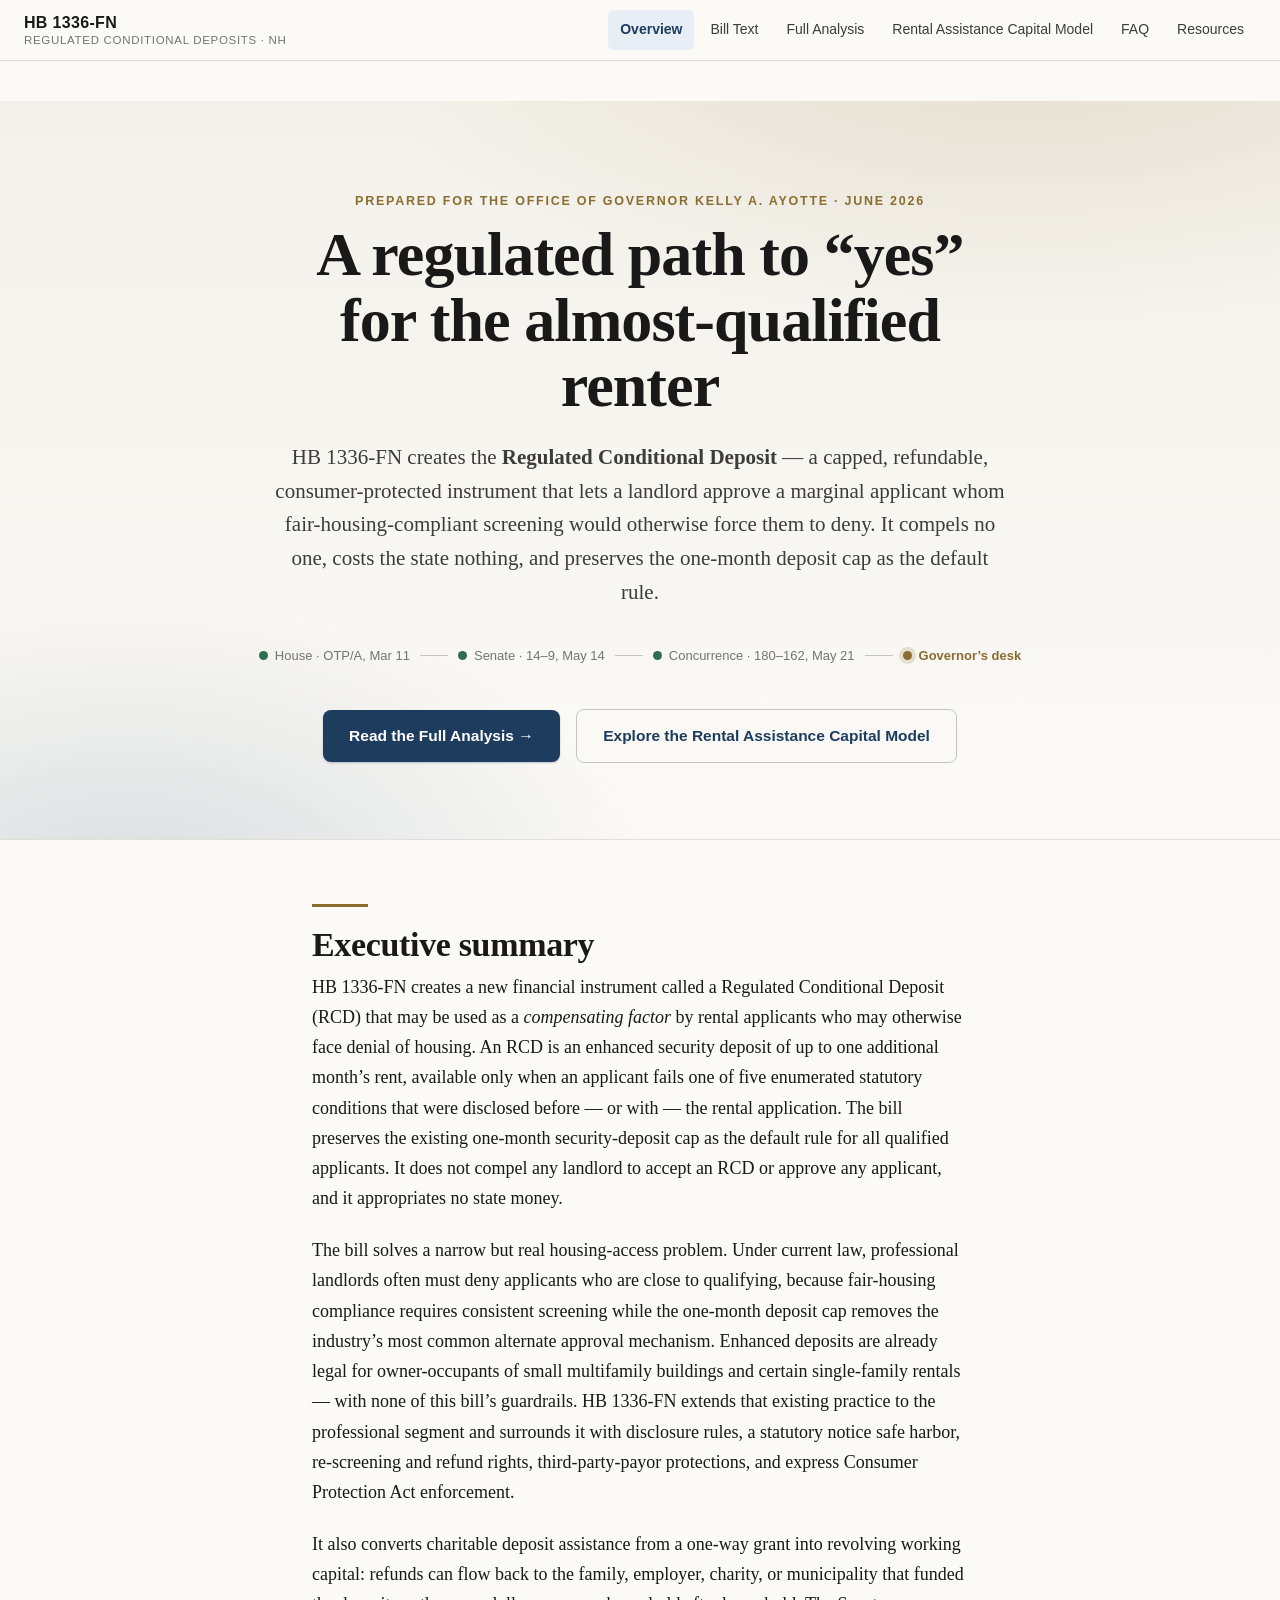
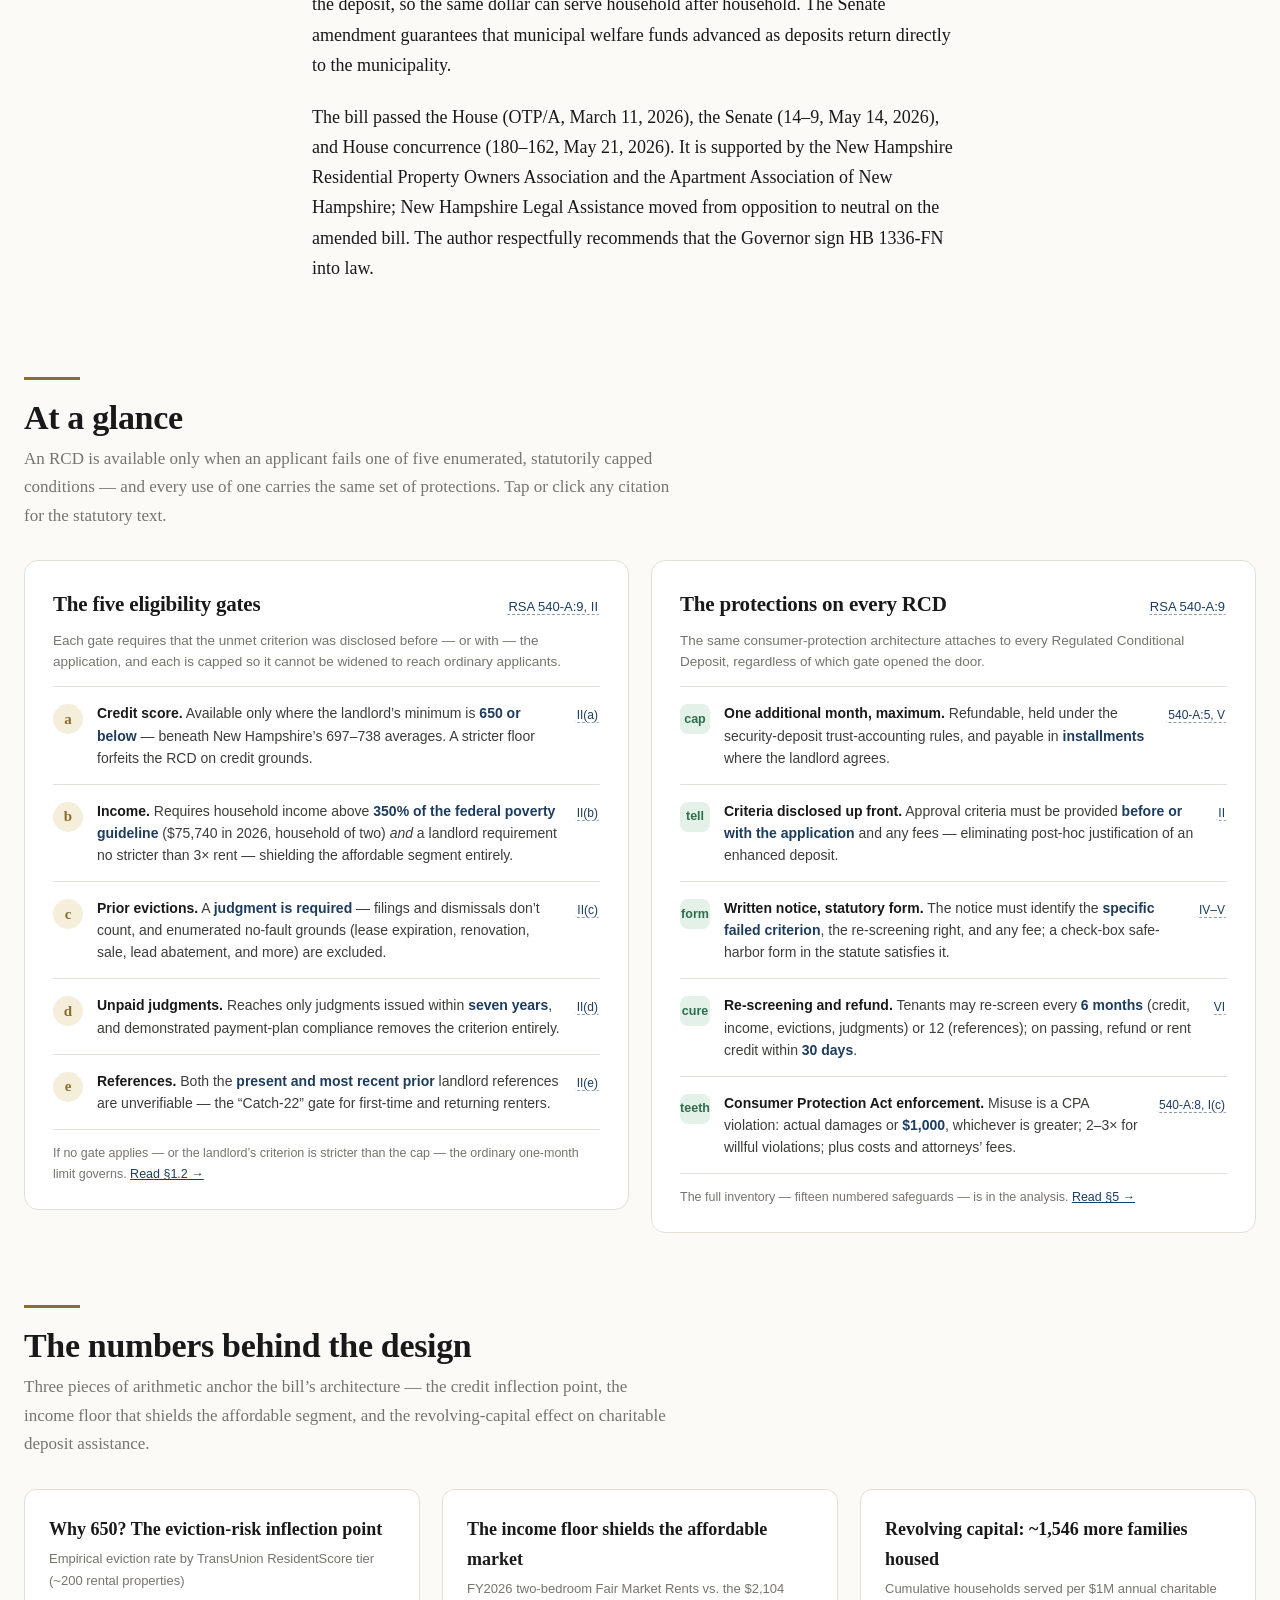
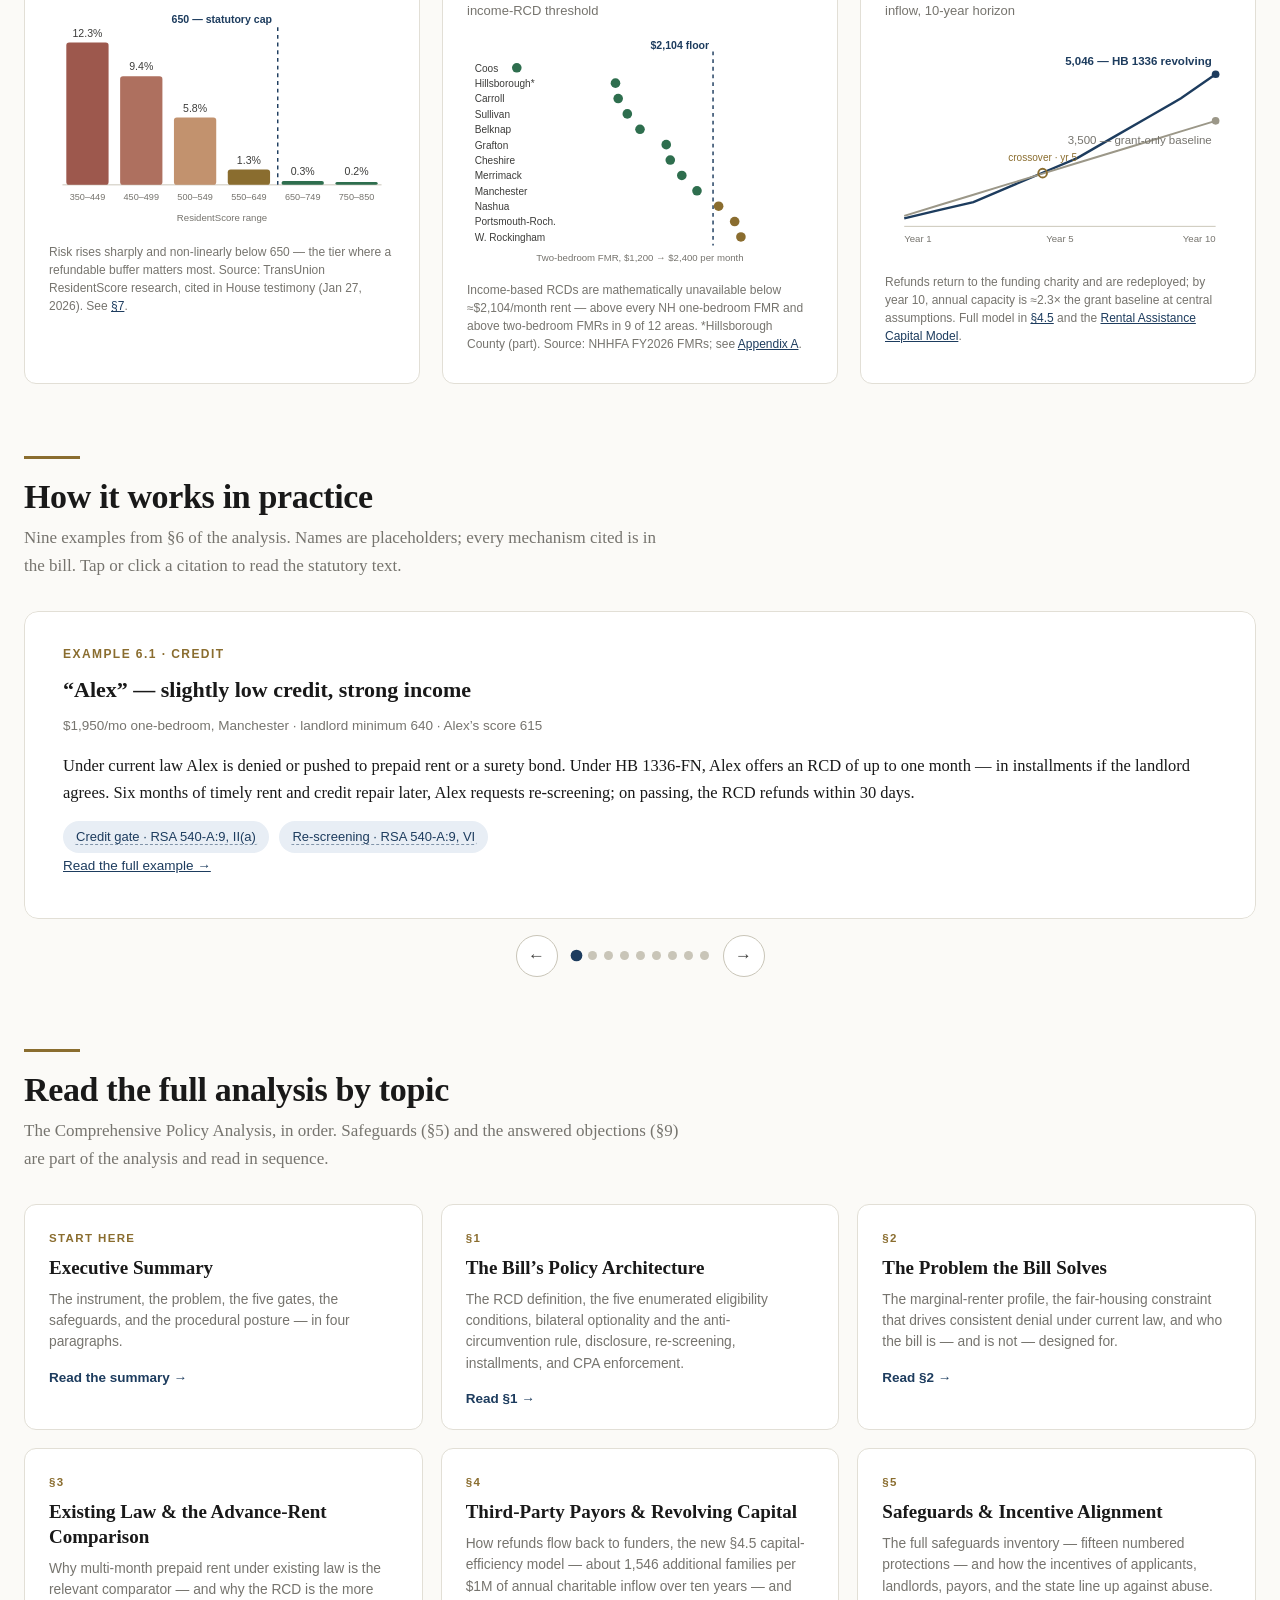
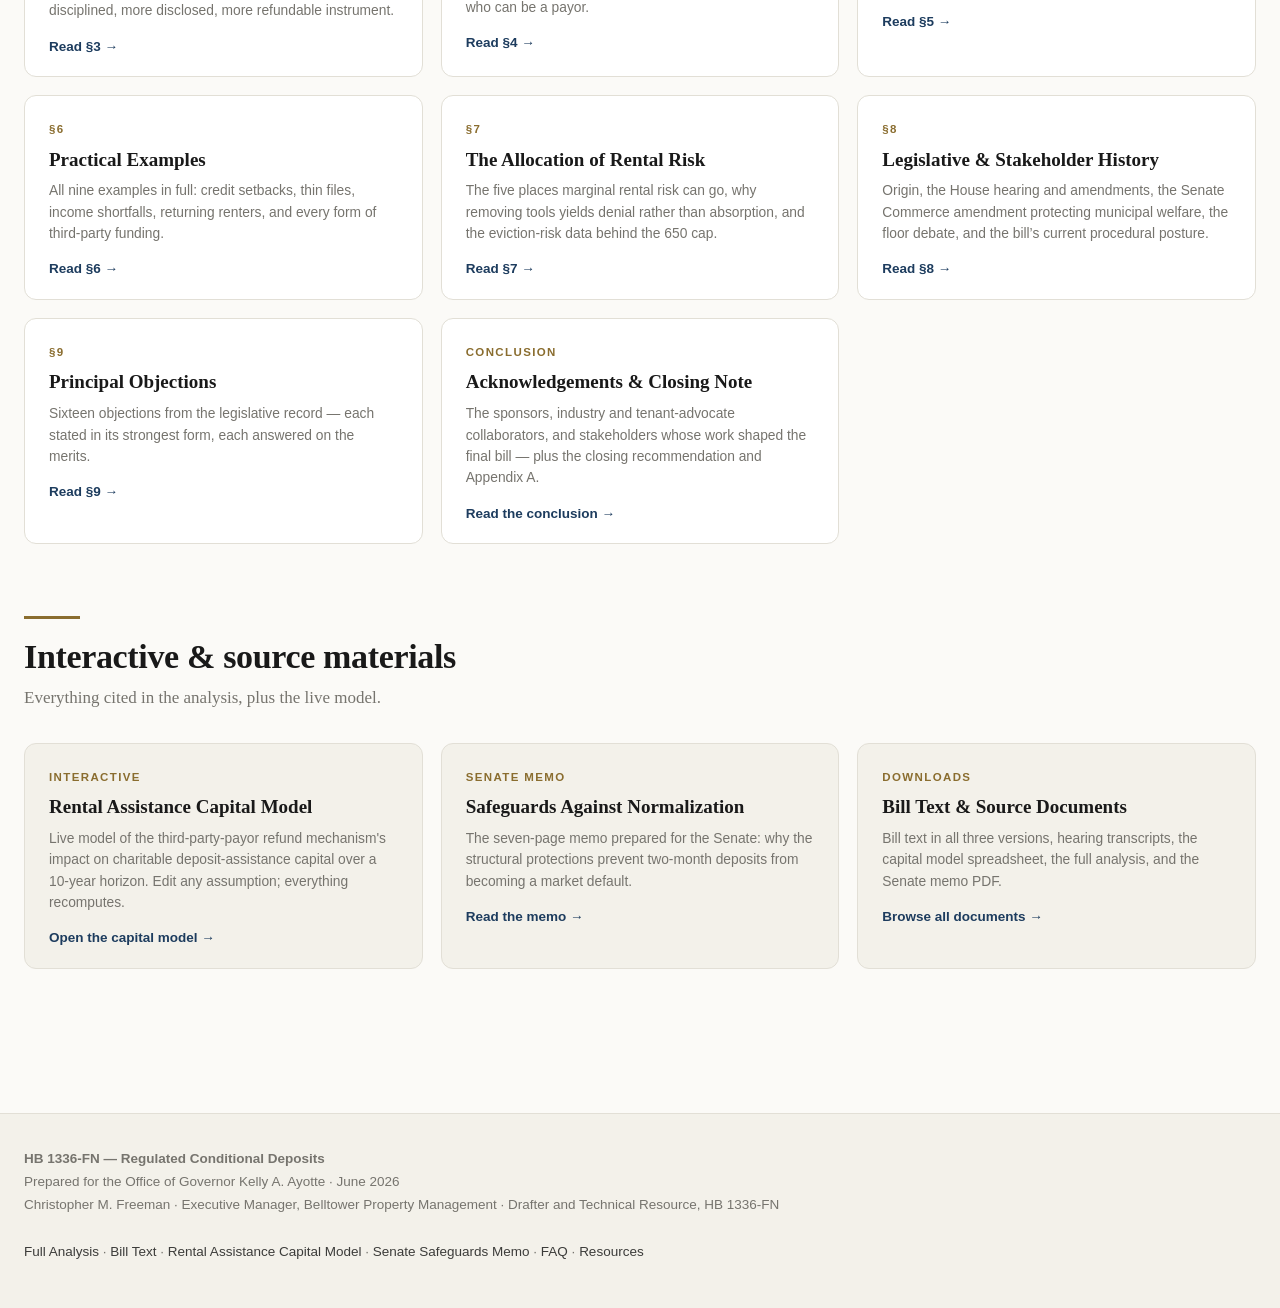
==== commit b19f42fb: "Site adjustments: AFP correction, FAQ page, pin fix, bill-text view persistence, 3.1 visuals, 3.3 me" ====
--- a/index.html
+++ b/index.html
@@ -20,6 +20,7 @@
       <a href="billtext.html">Bill Text</a>
       <a href="analysis.html">Full Analysis</a>
       <a href="calculator.html">Rental Assistance Capital Model</a>
+      <a href="faq.html">FAQ</a>
       <a href="downloads.html">Resources</a>
     </nav>
   </div>
@@ -496,6 +497,7 @@
       <a href="billtext.html">Bill Text</a> ·
       <a href="calculator.html">Rental Assistance Capital Model</a> ·
       <a href="safeguards.html">Senate Safeguards Memo</a> ·
+      <a href="faq.html">FAQ</a> ·
       <a href="downloads.html">Resources</a>
     </div>
   </div>
--- a/css/styles.css
+++ b/css/styles.css
@@ -877,3 +877,7 @@
   .reveal { opacity: 1; transform: none; }
   body { background: #fff; }
 }
+
+/* Keep the Pin button from overlapping the statute-card header text (rail variant only;
+   the popover variant uses the narrower close button) */
+.statute-rail .statute-card-head { padding-right: 96px; }
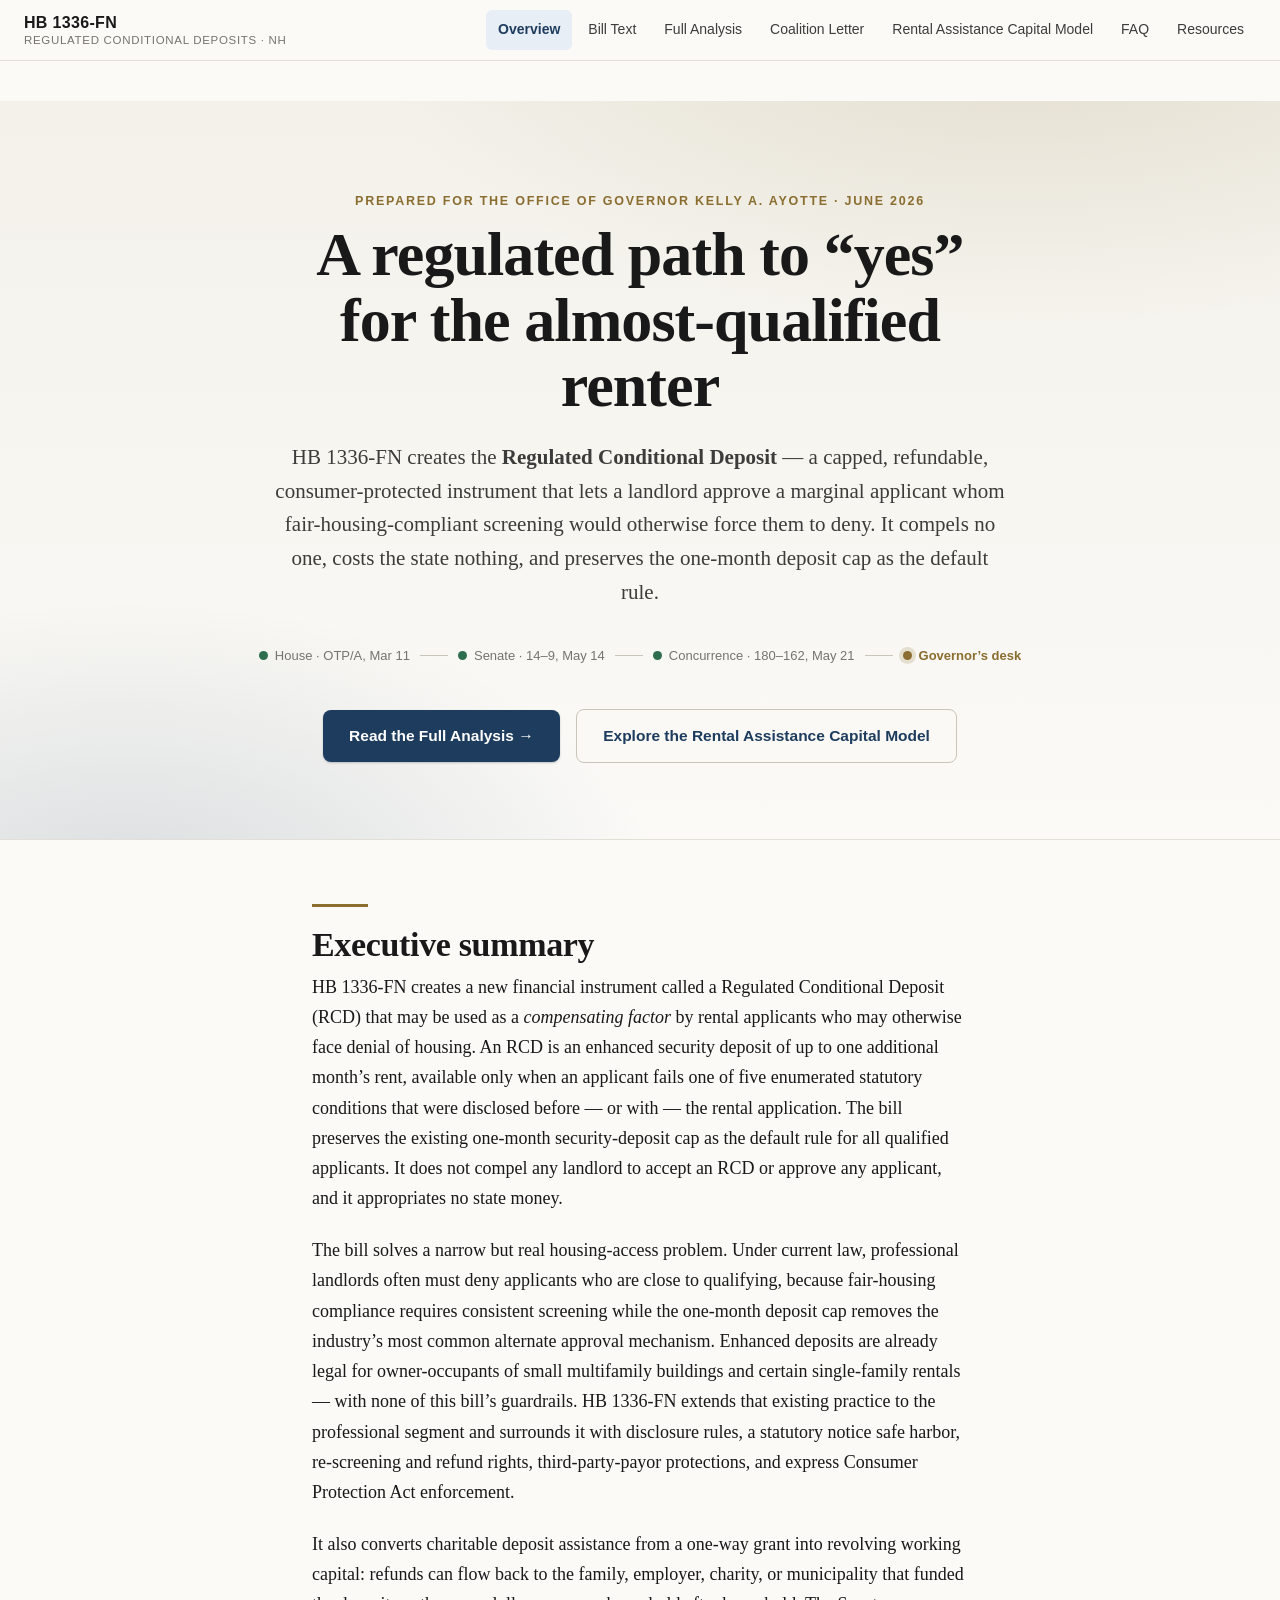
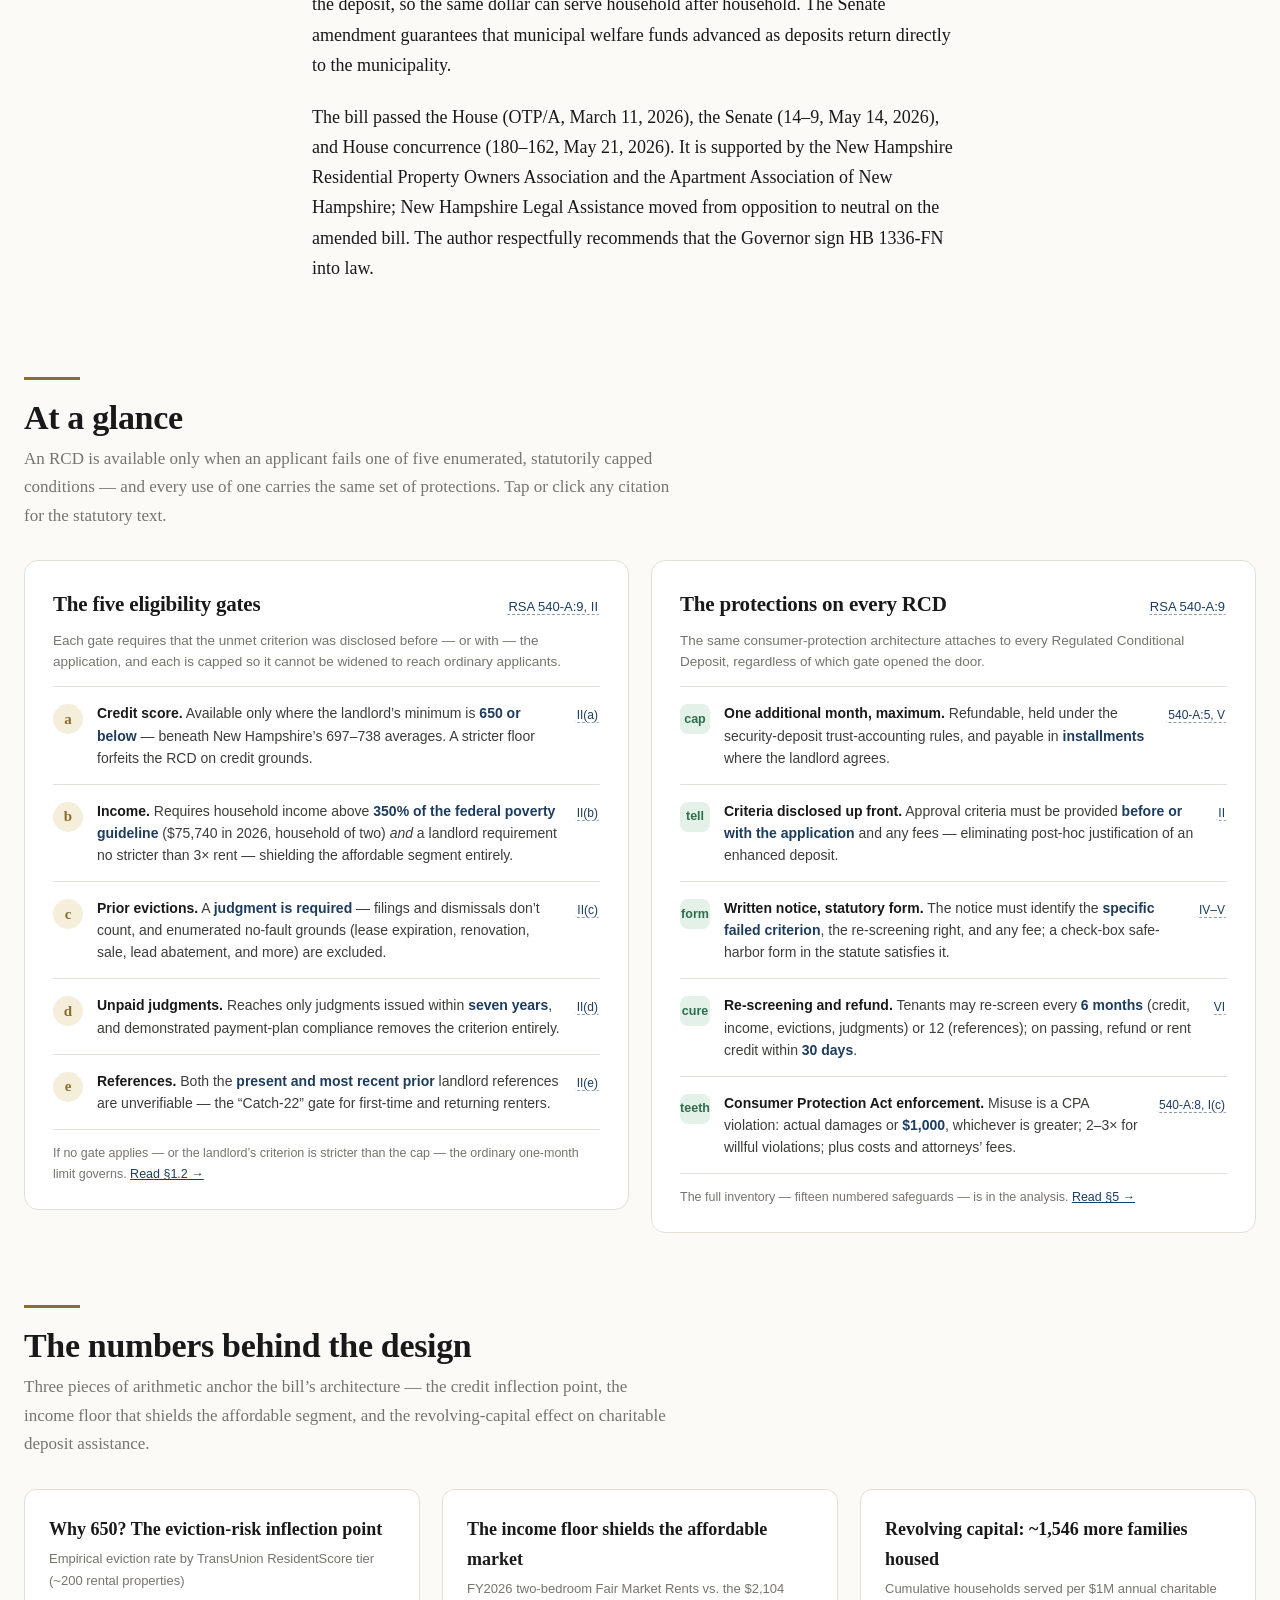
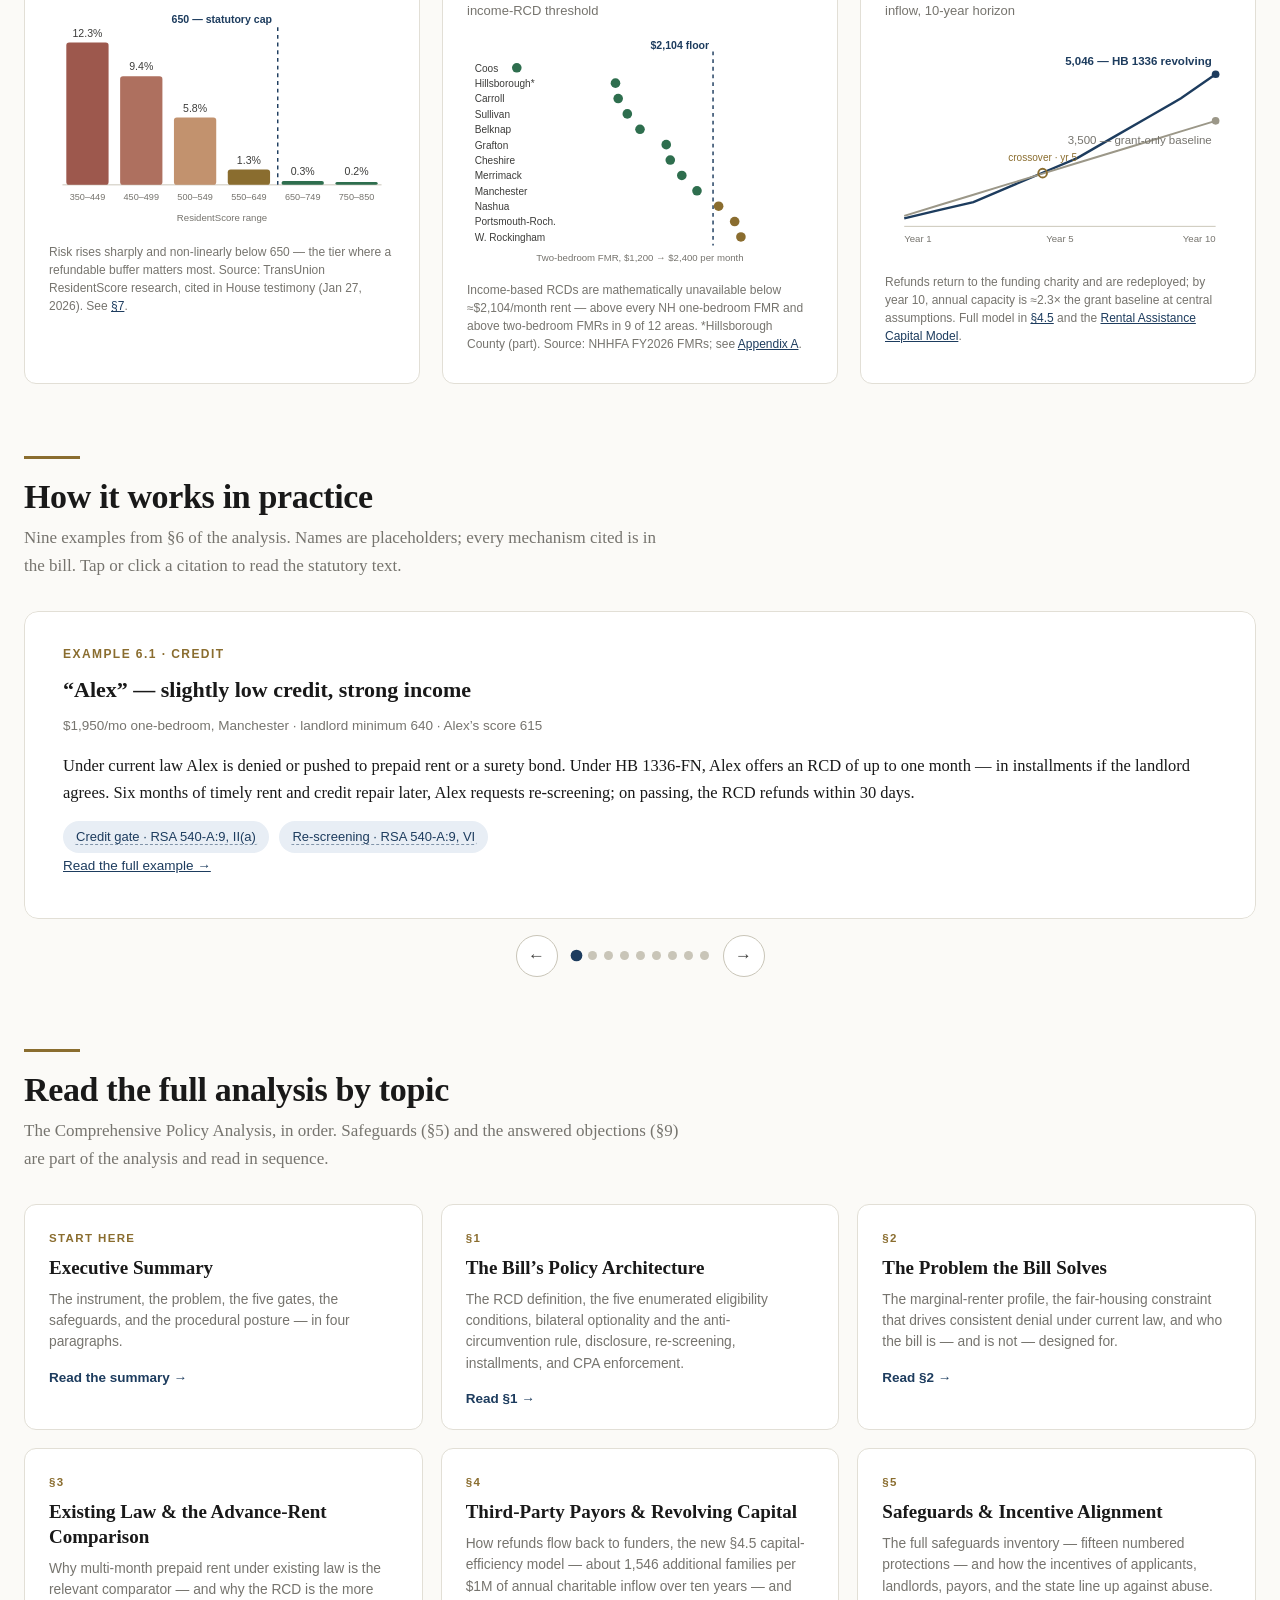
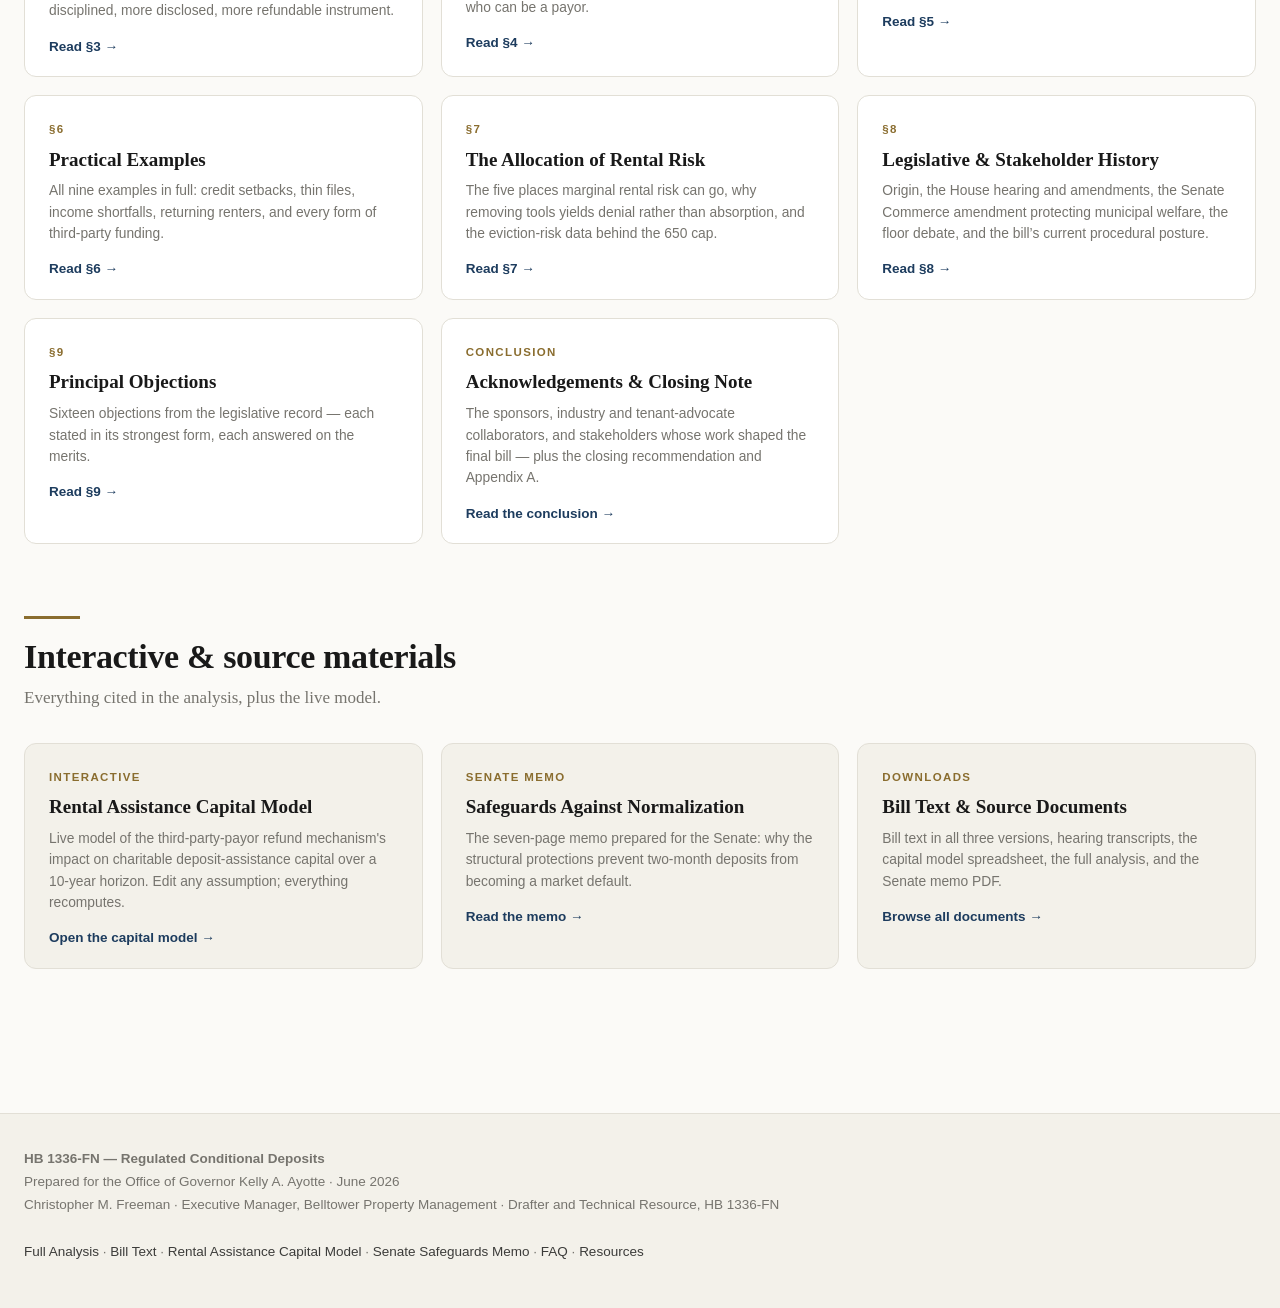
==== commit 91640fcd: "Add interactive coalition veto-letter rebuttal page New coalition-letter.html: full June 25 2026 coa" ====
--- a/index.html
+++ b/index.html
@@ -19,6 +19,7 @@
       <a href="index.html">Overview</a>
       <a href="billtext.html">Bill Text</a>
       <a href="analysis.html">Full Analysis</a>
+      <a href="coalition-letter.html">Coalition Letter</a>
       <a href="calculator.html">Rental Assistance Capital Model</a>
       <a href="faq.html">FAQ</a>
       <a href="downloads.html">Resources</a>
--- a/css/styles.css
+++ b/css/styles.css
@@ -881,3 +881,7 @@
 /* Keep the Pin button from overlapping the statute-card header text (rail variant only;
    the popover variant uses the narrower close button) */
 .statute-rail .statute-card-head { padding-right: 96px; }
+
+/* Favorable / unfavorable deltas in article tables (green good, red bad) */
+.article td.pos { color: var(--good); font-weight: 600; }
+.article td.neg { color: var(--bad); font-weight: 600; }
